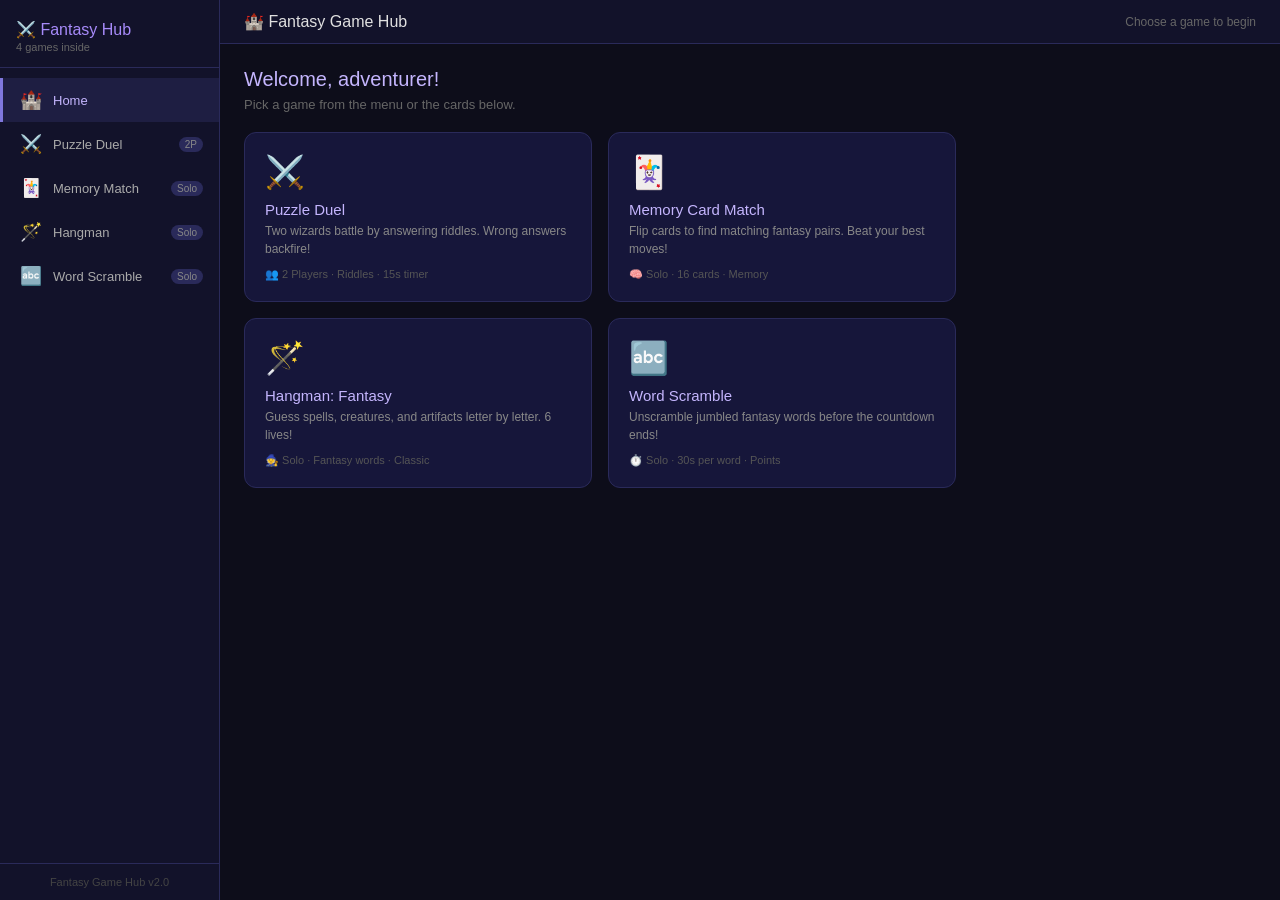
==== index.html @ 42443e0e "fixed deployment issues" ====
<!DOCTYPE html>
<html lang="en">
<head>
<meta charset="UTF-8">
<meta name="viewport" content="width=device-width, initial-scale=1.0">
<title>Fantasy Game Hub</title>
<style>
*{box-sizing:border-box;margin:0;padding:0}
body{font-family:sans-serif;background:#0d0d1a;color:#e0e0e0;min-height:100vh;display:flex}

/* SIDEBAR */
#sidebar{width:220px;min-height:100vh;background:#12122a;border-right:1px solid #2a2a5a;display:flex;flex-direction:column;position:fixed;top:0;left:0;z-index:10}
#sidebar-header{padding:20px 16px 14px;border-bottom:1px solid #2a2a5a}
#sidebar-header h1{font-size:16px;font-weight:500;color:#a78bfa}
#sidebar-header p{font-size:11px;color:#666;margin-top:2px}
#nav{flex:1;padding:10px 0}
.nav-item{display:flex;align-items:center;gap:10px;padding:11px 16px;cursor:pointer;border-left:3px solid transparent;transition:all 0.15s;font-size:13px;color:#aaa}
.nav-item:hover{background:#1a1a3a;color:#e0e0e0}
.nav-item.active{background:#1e1e42;border-left-color:#7F77DD;color:#c4b5fd}
.nav-icon{font-size:18px;width:24px;text-align:center}
.nav-label{flex:1}
.nav-badge{font-size:10px;background:#2a2a5a;color:#888;padding:2px 6px;border-radius:10px}
#sidebar-footer{padding:12px 16px;border-top:1px solid #2a2a5a;font-size:11px;color:#444;text-align:center}

/* MAIN */
#main{margin-left:220px;flex:1;min-height:100vh;display:flex;flex-direction:column}
#topbar{background:#12122a;border-bottom:1px solid #2a2a5a;padding:12px 24px;display:flex;align-items:center;gap:12px}
#topbar .game-title{font-size:16px;font-weight:500;color:#e0e0e0}
#topbar .game-desc{font-size:12px;color:#666;margin-left:auto}
#content{flex:1;padding:24px;max-width:760px;width:100%}

/* HOME */
.home-grid{display:grid;grid-template-columns:1fr 1fr;gap:16px;margin-top:8px}
.home-card{background:#16163a;border:1px solid #2a2a5a;border-radius:12px;padding:20px;cursor:pointer;transition:border-color 0.15s,background 0.15s}
.home-card:hover{background:#1e1e42;border-color:#534AB7}
.home-card-icon{font-size:32px;margin-bottom:10px}
.home-card-title{font-size:15px;font-weight:500;color:#c4b5fd;margin-bottom:4px}
.home-card-desc{font-size:12px;color:#888;line-height:1.5}
.home-card-meta{margin-top:10px;font-size:11px;color:#555}

/* SHARED GAME UI */
.g-screen{text-align:center;padding:24px 16px}
.g-screen h2{font-size:22px;font-weight:500;margin-bottom:8px;color:#e0e0e0}
.g-screen p{font-size:14px;color:#aaa;margin-bottom:20px;line-height:1.6}
input.g-input{background:#1a1a3a;border:1px solid #3a3a6a;border-radius:8px;padding:8px 12px;color:#e0e0e0;font-size:14px;width:140px;font-family:inherit}
button.g-btn{background:#534AB7;color:#fff;border:none;border-radius:8px;padding:10px 24px;font-size:14px;cursor:pointer;font-family:inherit;transition:background 0.15s}
button.g-btn:hover{background:#3C3489}
button.g-btn.sec{background:#1e1e42;border:1px solid #3a3a6a;color:#aaa}
button.g-btn.sec:hover{background:#2a2a5a;color:#e0e0e0}
.g-badge{display:inline-block;font-size:11px;padding:2px 8px;border-radius:8px;margin-bottom:10px}
.b-easy{background:#1a3a1a;color:#7dbb7d}
.b-medium{background:#3a2a0a;color:#f0a030}
.b-hard{background:#3a0a0a;color:#e07070}

/* ── PUZZLE DUEL ── */
.pd-arena{background:#16163a;border:1px solid #2a2a5a;border-radius:12px;padding:14px;margin-bottom:12px}
.pd-players{display:grid;grid-template-columns:1fr auto 1fr;gap:10px;align-items:center;margin-bottom:12px}
.pd-wiz{background:#0f0f2a;border:1px solid #3a3a6a;border-radius:10px;padding:10px;text-align:center}
.pd-wiz.active{border:2px solid #7F77DD}
.pd-wname{font-size:13px;font-weight:500;margin-bottom:5px}
.hp-bg{background:#0a0a1a;border-radius:8px;height:10px;overflow:hidden;margin-bottom:3px}
.hp-fill{height:100%;border-radius:8px;transition:width 0.4s}
.hp-txt{font-size:12px;font-weight:500}
.pd-log{background:#0f0f2a;border:1px solid #2a2a5a;border-radius:8px;padding:9px 12px;min-height:44px;font-size:12px;color:#aaa;text-align:center;font-style:italic;margin-bottom:0}
.pd-puzzle{background:#16163a;border:1px solid #2a2a5a;border-radius:12px;padding:14px;margin-bottom:12px}
.pd-trow{display:flex;align-items:center;gap:8px;margin-bottom:10px}
.pd-tbg{flex:1;background:#0a0a1a;border-radius:6px;height:5px;overflow:hidden}
.pd-tbar{height:100%;border-radius:6px;background:#7F77DD;transition:width 0.1s linear}
.pd-tnum{font-size:12px;color:#888;min-width:28px;text-align:right}
.pd-q{font-size:14px;font-weight:500;line-height:1.5;margin-bottom:12px;color:#e0e0e0}
.pd-opts{display:grid;grid-template-columns:1fr 1fr;gap:8px}
.pd-opt{background:#0f0f2a;border:1px solid #3a3a6a;border-radius:8px;padding:9px 11px;font-size:12px;cursor:pointer;text-align:left;color:#ddd;transition:background 0.12s;font-family:inherit}
.pd-opt:hover:not(:disabled){background:#1e1e42;border-color:#7F77DD}
.pd-opt.correct{background:#1a3a1a;border-color:#7dbb7d;color:#7dbb7d}
.pd-opt.wrong{background:#3a0a0a;border-color:#e07070;color:#e07070}
.pd-opt:disabled{cursor:default}

/* ── MEMORY MATCH ── */
.mm-info{display:flex;justify-content:space-between;align-items:center;margin-bottom:14px;font-size:13px;color:#aaa}
.mm-stat{background:#16163a;border:1px solid #2a2a5a;border-radius:8px;padding:6px 12px;font-size:13px}
.mm-grid{display:grid;gap:8px;margin-bottom:14px}
.mm-card{aspect-ratio:1;background:#16163a;border:1px solid #2a2a5a;border-radius:10px;display:flex;align-items:center;justify-content:center;font-size:28px;cursor:pointer;transition:transform 0.15s,background 0.15s;user-select:none}
.mm-card:hover:not(.flipped):not(.matched){background:#1e1e42;transform:scale(1.04)}
.mm-card.flipped,.mm-card.matched{background:#1e1e42;border-color:#534AB7}
.mm-card.matched{border-color:#1D9E75;background:#0a2a1a}
.mm-card.hidden{visibility:hidden}
.mm-card .front{display:none}.mm-card .back{display:block}
.mm-card.flipped .front,.mm-card.matched .front{display:block}
.mm-card.flipped .back,.mm-card.matched .back{display:none}

/* ── HANGMAN ── */
.hm-word{display:flex;gap:8px;justify-content:center;flex-wrap:wrap;margin-bottom:20px}
.hm-letter{width:32px;height:40px;border-bottom:2px solid #534AB7;display:flex;align-items:flex-end;justify-content:center;font-size:20px;font-weight:500;color:#c4b5fd;padding-bottom:2px}
.hm-gallows{margin:0 auto 20px;text-align:center;font-family:monospace;font-size:13px;color:#555;line-height:1.3;white-space:pre}
.hm-keys{display:flex;flex-wrap:wrap;gap:6px;justify-content:center;margin-bottom:16px}
.hm-key{width:36px;height:36px;background:#16163a;border:1px solid #2a2a5a;border-radius:8px;display:flex;align-items:center;justify-content:center;cursor:pointer;font-size:13px;font-weight:500;transition:background 0.12s;color:#ddd;font-family:inherit}
.hm-key:hover:not(:disabled){background:#1e1e42;border-color:#7F77DD}
.hm-key:disabled{opacity:0.3;cursor:default}
.hm-key.hit{background:#1a3a1a;border-color:#7dbb7d;color:#7dbb7d}
.hm-key.miss{background:#3a0a0a;border-color:#e07070;color:#e07070}
.hm-hint{font-size:13px;color:#888;text-align:center;margin-bottom:12px;font-style:italic}
.hm-lives{display:flex;gap:6px;justify-content:center;margin-bottom:16px}
.hm-heart{font-size:18px}

/* ── WORD SCRAMBLE ── */
.ws-word{font-size:32px;font-weight:500;letter-spacing:8px;text-align:center;color:#a78bfa;margin-bottom:8px;font-family:monospace}
.ws-hint{font-size:13px;color:#888;text-align:center;margin-bottom:20px;font-style:italic}
.ws-input-row{display:flex;gap:8px;justify-content:center;margin-bottom:12px}
.ws-input{background:#1a1a3a;border:1px solid #3a3a6a;border-radius:8px;padding:10px 14px;color:#e0e0e0;font-size:16px;width:220px;text-align:center;letter-spacing:3px;font-family:monospace}
.ws-score{display:flex;justify-content:space-between;margin-bottom:16px;font-size:13px;color:#aaa}
.ws-sval{color:#c4b5fd;font-weight:500}
.ws-timer{text-align:center;font-size:13px;color:#aaa;margin-bottom:16px}
.ws-tbar-bg{background:#1a1a3a;border-radius:6px;height:6px;overflow:hidden;margin-bottom:16px}
.ws-tbar{height:100%;border-radius:6px;background:#7F77DD;transition:width 0.1s linear}
.ws-result{font-size:14px;text-align:center;min-height:20px;margin-bottom:12px}
</style>
</head>
<body>

<!-- SIDEBAR -->
<div id="sidebar">
  <div id="sidebar-header">
    <h1>⚔️ Fantasy Hub</h1>
    <p>4 games inside</p>
  </div>
  <div id="nav">
    <div class="nav-item active" onclick="loadGame('home')" id="nav-home">
      <span class="nav-icon">🏰</span><span class="nav-label">Home</span>
    </div>
    <div class="nav-item" onclick="loadGame('duel')" id="nav-duel">
      <span class="nav-icon">⚔️</span><span class="nav-label">Puzzle Duel</span><span class="nav-badge">2P</span>
    </div>
    <div class="nav-item" onclick="loadGame('memory')" id="nav-memory">
      <span class="nav-icon">🃏</span><span class="nav-label">Memory Match</span><span class="nav-badge">Solo</span>
    </div>
    <div class="nav-item" onclick="loadGame('hangman')" id="nav-hangman">
      <span class="nav-icon">🪄</span><span class="nav-label">Hangman</span><span class="nav-badge">Solo</span>
    </div>
    <div class="nav-item" onclick="loadGame('scramble')" id="nav-scramble">
      <span class="nav-icon">🔤</span><span class="nav-label">Word Scramble</span><span class="nav-badge">Solo</span>
    </div>
  </div>
  <div id="sidebar-footer">Fantasy Game Hub v2.0</div>
</div>

<!-- MAIN -->
<div id="main">
  <div id="topbar">
    <span class="game-title" id="topbar-title">🏰 Fantasy Game Hub</span>
    <span class="game-desc" id="topbar-desc">Choose a game to begin</span>
  </div>
  <div id="content"></div>
</div>

<script>
// ═══════════════════════════════════════════
// ROUTER
// ═══════════════════════════════════════════
const GAMES={
  home:{title:"🏰 Fantasy Game Hub",desc:"Choose a game to begin"},
  duel:{title:"⚔️ Puzzle Duel",desc:"2-player riddle battle"},
  memory:{title:"🃏 Memory Card Match",desc:"Find all matching pairs"},
  hangman:{title:"🪄 Hangman: Fantasy Edition",desc:"Guess the fantasy word"},
  scramble:{title:"🔤 Fantasy Word Scramble",desc:"Unscramble before time runs out"},
};
let currentGame="home";

function loadGame(id){
  currentGame=id;
  document.querySelectorAll(".nav-item").forEach(n=>n.classList.remove("active"));
  document.getElementById("nav-"+id)?.classList.add("active");
  document.getElementById("topbar-title").textContent=GAMES[id].title;
  document.getElementById("topbar-desc").textContent=GAMES[id].desc;
  clearAllIntervals();
  const c=document.getElementById("content");
  c.innerHTML="";
  if(id==="home") renderHome();
  else if(id==="duel") initDuel();
  else if(id==="memory") initMemory();
  else if(id==="hangman") initHangman();
  else if(id==="scramble") initScramble();
}

const allIntervals=[];
function regInterval(id){allIntervals.push(id)}
function clearAllIntervals(){allIntervals.forEach(clearInterval);allIntervals.length=0}

// ═══════════════════════════════════════════
// HOME
// ═══════════════════════════════════════════
function renderHome(){
  document.getElementById("content").innerHTML=`
  <h2 style="font-size:20px;font-weight:500;margin-bottom:6px;color:#c4b5fd">Welcome, adventurer!</h2>
  <p style="font-size:13px;color:#666;margin-bottom:20px">Pick a game from the menu or the cards below.</p>
  <div class="home-grid">
    <div class="home-card" onclick="loadGame('duel')">
      <div class="home-card-icon">⚔️</div>
      <div class="home-card-title">Puzzle Duel</div>
      <div class="home-card-desc">Two wizards battle by answering riddles. Wrong answers backfire!</div>
      <div class="home-card-meta">👥 2 Players · Riddles · 15s timer</div>
    </div>
    <div class="home-card" onclick="loadGame('memory')">
      <div class="home-card-icon">🃏</div>
      <div class="home-card-title">Memory Card Match</div>
      <div class="home-card-desc">Flip cards to find matching fantasy pairs. Beat your best moves!</div>
      <div class="home-card-meta">🧠 Solo · 16 cards · Memory</div>
    </div>
    <div class="home-card" onclick="loadGame('hangman')">
      <div class="home-card-icon">🪄</div>
      <div class="home-card-title">Hangman: Fantasy</div>
      <div class="home-card-desc">Guess spells, creatures, and artifacts letter by letter. 6 lives!</div>
      <div class="home-card-meta">🧙 Solo · Fantasy words · Classic</div>
    </div>
    <div class="home-card" onclick="loadGame('scramble')">
      <div class="home-card-icon">🔤</div>
      <div class="home-card-title">Word Scramble</div>
      <div class="home-card-desc">Unscramble jumbled fantasy words before the countdown ends!</div>
      <div class="home-card-meta">⏱️ Solo · 30s per word · Points</div>
    </div>
  </div>`;
}

// ═══════════════════════════════════════════
// PUZZLE DUEL
// ═══════════════════════════════════════════
const PD_PUZZLES=[
  {q:"I have cities, but no houses. Mountains, but no trees. Water, but no fish. What am I?",opts:["A dream","A map","A painting","A mirror"],ans:1,diff:"easy",spell:"Arcane Bolt"},
  {q:"What can you catch but never throw?",opts:["A shadow","A ball","A cold","A wave"],ans:2,diff:"easy",spell:"Mind Shatter"},
  {q:"I speak without a mouth, hear without ears. I come alive with wind. What am I?",opts:["An echo","A ghost","A whistle","A kite"],ans:0,diff:"easy",spell:"Riddle Curse"},
  {q:"What comes once in a minute, twice in a moment, never in a thousand years?",opts:["Silence","Luck","The letter M","A second"],ans:2,diff:"easy",spell:"Arcane Bolt"},
  {q:"The more you take, the more you leave behind. What am I?",opts:["Memories","Footsteps","Time","Breath"],ans:1,diff:"easy",spell:"Shadow Step"},
  {q:"Next number: 2, 6, 12, 20, 30, ?",opts:["40","42","44","48"],ans:1,diff:"medium",spell:"Chaos Storm"},
  {q:"A farmer has 17 sheep. All but 9 die. How many are left?",opts:["8","9","17","0"],ans:1,diff:"medium",spell:"Soul Drain"},
  {q:"I am not alive, but I grow. No lungs, but I need air. What am I?",opts:["A cloud","Fire","A plant","A storm"],ans:1,diff:"medium",spell:"Inferno Hex"},
  {q:"What has hands but cannot clap?",opts:["A statue","A clock","A glove","A scarecrow"],ans:1,diff:"easy",spell:"Time Freeze"},
  {q:"Next number: 3, 9, 27, 81, ?",opts:["162","243","324","189"],ans:1,diff:"medium",spell:"Dragon Breath"},
  {q:"In a room of 23 people, approximate probability two share a birthday?",opts:["~10%","~25%","~50%","~75%"],ans:2,diff:"hard",spell:"Time Unravel"},
  {q:"Snail climbs 10m wall. Climbs 3m/day, slides 2m/night. Which day does it reach top?",opts:["Day 7","Day 8","Day 9","Day 10"],ans:1,diff:"hard",spell:"Ancient Riddle"},
  {q:"Missing number: 1, 1, 2, 3, 5, 8, 13, ?",opts:["18","19","20","21"],ans:3,diff:"hard",spell:"Eternal Frost"},
  {q:"What 3-digit number: digits sum=10, reversed is 99 more, hundreds=2×units?",opts:["253","341","142","451"],ans:2,diff:"hard",spell:"Oblivion Curse"},
];
let pd={};
function initDuel(){
  pd={screen:"start",p:[{name:"Wizard 1",hp:100},{name:"Wizard 2",hp:100}],turn:0,round:0,
    pool:[...PD_PUZZLES].sort(()=>Math.random()-0.5),qi:0,
    log:"The duel begins!",timer:15,answered:false,winner:null};
  renderDuel();
}
function pdPuzzle(){return pd.pool[pd.qi%pd.pool.length]}
function pdStartTimer(){
  clearAllIntervals();
  pd.timer=15;
  const iv=setInterval(()=>{
    pd.timer--;
    if(pd.timer<=0){clearInterval(iv);if(!pd.answered)pdTimeout();}
    const b=document.getElementById("pdtbar"),n=document.getElementById("pdtnum");
    if(b){b.style.width=(pd.timer/15*100)+"%";b.style.background=pd.timer>6?"#7F77DD":pd.timer>3?"#BA7517":"#E24B4A";}
    if(n)n.textContent=pd.timer+"s";
  },1000);
  regInterval(iv);
}
function pdTimeout(){
  pd.answered=true;
  const cur=pd.turn,dmg=10+Math.floor(Math.random()*6);
  pd.p[cur].hp=Math.max(0,pd.p[cur].hp-dmg);
  pd.log=`${pd.p[cur].name} ran out of time! Backfire: ${dmg} dmg!`;
  pdMarkOpts(-1);pdCheckWin();
}
function pdAnswer(idx){
  if(pd.answered)return;
  pd.answered=true;clearAllIntervals();
  const puz=pdPuzzle(),cur=pd.turn,opp=1-cur;
  if(idx===puz.ans){
    const dmg=20+Math.floor(Math.random()*16);
    pd.p[opp].hp=Math.max(0,pd.p[opp].hp-dmg);
    pd.log=`${pd.p[cur].name} casts ${puz.spell}! ${dmg} damage!`;
  } else {
    const dmg=10+Math.floor(Math.random()*6);
    pd.p[cur].hp=Math.max(0,pd.p[cur].hp-dmg);
    pd.log=`${pd.p[cur].name} answered wrong! Backfire: ${dmg} dmg!`;
  }
  pdMarkOpts(idx);pdCheckWin();
}
function pdMarkOpts(chosen){
  const puz=pdPuzzle();
  document.querySelectorAll(".pd-opt").forEach((b,i)=>{
    b.disabled=true;
    if(i===puz.ans)b.classList.add("correct");
    else if(i===chosen&&chosen!==puz.ans)b.classList.add("wrong");
  });
  pdUpdateHP();
  if(!pd.winner)setTimeout(pdNext,1800);
}
function pdCheckWin(){
  if(pd.p[0].hp<=0||pd.p[1].hp<=0){pd.winner=pd.p[0].hp<=0?1:0;pd.screen="end";setTimeout(renderDuel,1900);}
}
function pdNext(){
  pd.turn=1-pd.turn;pd.qi++;pd.round=Math.floor(pd.qi/2);pd.answered=false;
  pd.log=`${pd.p[pd.turn].name}'s turn!`;
  renderDuel();pdStartTimer();
}
function pdUpdateHP(){
  pd.p.forEach((p,i)=>{
    const b=document.getElementById("pdhp"+i),n=document.getElementById("pdhpn"+i);
    if(b)b.style.width=p.hp+"%";if(n)n.textContent=p.hp+" HP";
  });
}
function hpCol(hp){return hp>50?"#1D9E75":hp>25?"#f0a030":"#e07070"}
function renderDuel(){
  const c=document.getElementById("content");
  if(pd.screen==="start"){
    c.innerHTML=`<div class="g-screen">
      <div style="font-size:40px;margin-bottom:8px">🧙‍♂️⚔️🧙‍♀️</div>
      <h2>Puzzle Duel</h2>
      <p>Answer riddles to cast spells. Wrong answers backfire!<br>First wizard to 0 HP loses.</p>
      <div style="margin-bottom:16px">
        <div style="font-size:13px;color:#aaa;margin-bottom:10px">Enter wizard names:</div>
        <div style="display:flex;gap:8px;justify-content:center;flex-wrap:wrap">
          <input class="g-input" id="pdn1" value="Wizard 1">
          <input class="g-input" id="pdn2" value="Wizard 2">
        </div>
      </div>
      <button class="g-btn" onclick="pdStart()">Begin the Duel ⚔️</button>
    </div>`;return;
  }
  if(pd.screen==="end"){
    const w=pd.p[pd.winner],l=pd.p[1-pd.winner];
    c.innerHTML=`<div class="g-screen">
      <div style="font-size:40px;margin-bottom:8px">🏆</div>
      <h2>${w.name} wins!</h2>
      <p>${l.name} has been defeated.</p>
      <div style="background:#16163a;border:1px solid #2a2a5a;border-radius:10px;padding:14px;margin-bottom:20px;display:inline-block;min-width:200px">
        <div style="font-size:13px;margin-bottom:4px;color:#aaa">Rounds: ${pd.round+1}</div>
        <div style="font-size:13px;color:#7dbb7d;font-weight:500">${w.name}: ${w.hp} HP</div>
        <div style="font-size:13px;color:#e07070">${l.name}: 0 HP</div>
      </div><br>
      <button class="g-btn" onclick="initDuel()">Play Again</button>
      <button class="g-btn sec" style="margin-left:8px" onclick="loadGame('home')">Hub</button>
    </div>`;return;
  }
  const puz=pdPuzzle(),cur=pd.turn;
  c.innerHTML=`
  <div class="pd-arena">
    <div class="pd-players">
      <div class="pd-wiz${cur===0?" active":""}">
        <div class="pd-wname">${pd.p[0].name}${cur===0?" ✦":""}</div>
        <div class="hp-bg"><div id="pdhp0" class="hp-fill" style="width:${pd.p[0].hp}%;background:${hpCol(pd.p[0].hp)}"></div></div>
        <div id="pdhpn0" class="hp-txt" style="color:${hpCol(pd.p[0].hp)}">${pd.p[0].hp} HP</div>
      </div>
      <div style="font-size:18px;color:#555">VS</div>
      <div class="pd-wiz${cur===1?" active":""}">
        <div class="pd-wname">${cur===1?"✦ ":""}${pd.p[1].name}</div>
        <div class="hp-bg"><div id="pdhp1" class="hp-fill" style="width:${pd.p[1].hp}%;background:${hpCol(pd.p[1].hp)}"></div></div>
        <div id="pdhpn1" class="hp-txt" style="color:${hpCol(pd.p[1].hp)}">${pd.p[1].hp} HP</div>
      </div>
    </div>
    <div class="pd-log">${pd.log}</div>
  </div>
  <div class="pd-puzzle">
    <div style="font-size:11px;color:#666;margin-bottom:6px">${pd.p[cur].name}'s turn — round ${pd.round+1}</div>
    <div class="pd-trow"><div class="pd-tbg"><div id="pdtbar" class="pd-tbar"></div></div><div id="pdtnum" class="pd-tnum">15s</div></div>
    <span class="g-badge b-${puz.diff}">${puz.diff}</span>
    <div class="pd-q">${puz.q}</div>
    <div class="pd-opts">${puz.opts.map((o,i)=>`<button class="pd-opt" onclick="pdAnswer(${i})">${o}</button>`).join("")}</div>
  </div>`;
  pdStartTimer();
}
function pdStart(){
  pd.p[0].name=document.getElementById("pdn1").value.trim()||"Wizard 1";
  pd.p[1].name=document.getElementById("pdn2").value.trim()||"Wizard 2";
  pd.screen="game";pd.log=`The duel begins! ${pd.p[0].name} goes first.`;
  renderDuel();pdStartTimer();
}

// ═══════════════════════════════════════════
// MEMORY MATCH
// ═══════════════════════════════════════════
const MM_EMOJIS=["🐉","🧙","⚔️","🏰","🧝","🔮","🗡️","🦄","🧪","🛡️","🪄","💎","🌙","🔥","❄️","🌿"];
let mm={};
function initMemory(){
  const icons=MM_EMOJIS.slice(0,8);
  const cards=[...icons,...icons].sort(()=>Math.random()-0.5).map((ic,i)=>({id:i,icon:ic,flipped:false,matched:false}));
  mm={cards,flipped:[],matched:0,moves:0,locked:false,started:false,time:0,timerIv:null,best:mm.best||null};
  renderMemory();
}
function mmFlip(i){
  if(mm.locked||mm.cards[i].flipped||mm.cards[i].matched)return;
  if(!mm.started){mm.started=true;mmStartTimer();}
  mm.cards[i].flipped=true;mm.flipped.push(i);
  renderMemory();
  if(mm.flipped.length===2){
    mm.moves++;mm.locked=true;
    const [a,b]=mm.flipped;
    if(mm.cards[a].icon===mm.cards[b].icon){
      mm.cards[a].matched=mm.cards[b].matched=true;
      mm.matched+=2;mm.flipped=[];mm.locked=false;
      if(mm.matched===mm.cards.length){
        clearInterval(mm.timerIv);
        if(!mm.best||mm.moves<mm.best)mm.best=mm.moves;
        setTimeout(()=>{renderMemory(true);},400);
      } else renderMemory();
    } else {
      setTimeout(()=>{mm.cards[a].flipped=mm.cards[b].flipped=false;mm.flipped=[];mm.locked=false;renderMemory();},900);
    }
  }
}
function mmStartTimer(){
  mm.timerIv=setInterval(()=>{mm.time++;document.getElementById("mmtime")&&(document.getElementById("mmtime").textContent=mmFmtTime(mm.time));},1000);
  regInterval(mm.timerIv);
}
function mmFmtTime(s){return`${String(Math.floor(s/60)).padStart(2,"0")}:${String(s%60).padStart(2,"0")}`}
function renderMemory(won=false){
  const c=document.getElementById("content");
  const cols=4,size=Math.min(80,Math.floor((Math.min(window.innerWidth-260,680)-cols*8)/cols));
  if(won){
    c.innerHTML=`<div class="g-screen">
      <div style="font-size:40px;margin-bottom:8px">🎉</div>
      <h2>You matched them all!</h2>
      <p>Completed in <strong>${mm.moves} moves</strong> and <strong>${mmFmtTime(mm.time)}</strong>.<br>${mm.best?`Best: ${mm.best} moves`:""}</p>
      <button class="g-btn" onclick="initMemory()">Play Again</button>
      <button class="g-btn sec" style="margin-left:8px" onclick="loadGame('home')">Hub</button>
    </div>`;return;
  }
  c.innerHTML=`
  <div class="mm-info">
    <div class="mm-stat">Moves: <strong style="color:#c4b5fd">${mm.moves}</strong></div>
    <div class="mm-stat">Pairs: <strong style="color:#7dbb7d">${mm.matched/2}/8</strong></div>
    <div class="mm-stat">Time: <span id="mmtime">${mmFmtTime(mm.time)}</span></div>
    ${mm.best?`<div class="mm-stat">Best: <strong style="color:#f0a030">${mm.best} moves</strong></div>`:""}
  </div>
  <div class="mm-grid" style="grid-template-columns:repeat(4,${size}px);justify-content:start">
    ${mm.cards.map((card,i)=>`
    <div class="mm-card${card.flipped?" flipped":""}${card.matched?" matched":""}" onclick="mmFlip(${i})" style="width:${size}px;height:${size}px;font-size:${size*0.4}px">
      <span class="front">${card.icon}</span>
      <span class="back" style="font-size:${size*0.3}px;color:#3a3a6a">?</span>
    </div>`).join("")}
  </div>
  <button class="g-btn sec" onclick="initMemory()" style="margin-right:8px">Restart</button>
  <button class="g-btn sec" onclick="loadGame('home')">Hub</button>`;
}

// ═══════════════════════════════════════════
// HANGMAN
// ═══════════════════════════════════════════
const HM_WORDS=[
  {word:"DRAGON",hint:"A fire-breathing mythical creature"},
  {word:"SORCERER",hint:"A master of arcane magic"},
  {word:"DUNGEON",hint:"Underground labyrinth of dangers"},
  {word:"ENCHANTED",hint:"Under a magical spell"},
  {word:"GRIFFIN",hint:"Half eagle, half lion"},
  {word:"BASILISK",hint:"Its gaze turns you to stone"},
  {word:"CAULDRON",hint:"A witch's bubbling pot"},
  {word:"PHANTOM",hint:"A ghostly apparition"},
  {word:"LABYRINTH",hint:"A maze with no easy exit"},
  {word:"WARLOCK",hint:"A male practitioner of dark magic"},
  {word:"PHOENIX",hint:"A bird reborn from ashes"},
  {word:"ALCHEMY",hint:"Turning metal into gold"},
  {word:"GOBLIN",hint:"A mischievous small creature"},
  {word:"UNICORN",hint:"A magical horned horse"},
  {word:"NECROMANCER",hint:"One who raises the dead"},
  {word:"ORACLE",hint:"A prophet who sees the future"},
];
const HM_STAGES=[
`
  -----
  |   |
      |
      |
      |
      |
=========`,`
  -----
  |   |
  O   |
      |
      |
      |
=========`,`
  -----
  |   |
  O   |
  |   |
      |
      |
=========`,`
  -----
  |   |
  O   |
 /|   |
      |
      |
=========`,`
  -----
  |   |
  O   |
 /|\\  |
      |
      |
=========`,`
  -----
  |   |
  O   |
 /|\\  |
 /    |
      |
=========`,`
  -----
  |   |
  O   |
 /|\\  |
 / \\  |
      |
=========`];
let hm={};
function initHangman(){
  const entry=HM_WORDS[Math.floor(Math.random()*HM_WORDS.length)];
  hm={word:entry.word,hint:entry.hint,guessed:new Set(),lives:6,won:false,lost:false};
  renderHangman();
}
function hmGuess(l){
  if(hm.won||hm.lost||hm.guessed.has(l))return;
  hm.guessed.add(l);
  if(!hm.word.includes(l))hm.lives--;
  const revealed=hm.word.split("").every(c=>hm.guessed.has(c));
  if(revealed)hm.won=true;
  if(hm.lives===0)hm.lost=true;
  renderHangman();
}
function renderHangman(){
  const c=document.getElementById("content");
  if(hm.won||hm.lost){
    c.innerHTML=`<div class="g-screen">
      <div style="font-size:40px;margin-bottom:8px">${hm.won?"🎉":"💀"}</div>
      <h2>${hm.won?"Spell broken!":"You perished!"}</h2>
      <p>${hm.won?`You guessed <strong style="color:#c4b5fd">${hm.word}</strong> correctly!`:`The word was <strong style="color:#e07070">${hm.word}</strong>.`}</p>
      <button class="g-btn" onclick="initHangman()">Next Word</button>
      <button class="g-btn sec" style="margin-left:8px" onclick="loadGame('home')">Hub</button>
    </div>`;return;
  }
  const letters="ABCDEFGHIJKLMNOPQRSTUVWXYZ".split("");
  c.innerHTML=`
  <div class="hm-gallows">${HM_STAGES[6-hm.lives]}</div>
  <div class="hm-lives">${Array(hm.lives).fill("❤️").concat(Array(6-hm.lives).fill("🖤")).join("")}</div>
  <div class="hm-word">${hm.word.split("").map(l=>`<div class="hm-letter">${hm.guessed.has(l)?l:""}</div>`).join("")}</div>
  <div class="hm-hint">Hint: ${hm.hint}</div>
  <div class="hm-keys">${letters.map(l=>{
    const guessed=hm.guessed.has(l);
    const hit=guessed&&hm.word.includes(l);
    const miss=guessed&&!hm.word.includes(l);
    return`<button class="hm-key${hit?" hit":""}${miss?" miss":""}" onclick="hmGuess('${l}')" ${guessed?"disabled":""}>${l}</button>`;
  }).join("")}</div>
  <button class="g-btn sec" onclick="initHangman()" style="margin-right:8px">New Word</button>
  <button class="g-btn sec" onclick="loadGame('home')">Hub</button>`;
}

// ═══════════════════════════════════════════
// WORD SCRAMBLE
// ═══════════════════════════════════════════
const WS_WORDS=[
  {word:"DRAGON",hint:"Fire-breathing beast"},
  {word:"WIZARD",hint:"Master of spells"},
  {word:"CASTLE",hint:"A fortified stronghold"},
  {word:"GOBLIN",hint:"Mischievous small creature"},
  {word:"POTION",hint:"A magical brew"},
  {word:"SHIELD",hint:"Protects in battle"},
  {word:"RUNE",hint:"A magical symbol"},
  {word:"AMULET",hint:"A protective charm"},
  {word:"VORTEX",hint:"A swirling magical portal"},
  {word:"SPHINX",hint:"Riddle-posing mythical beast"},
  {word:"TROLL",hint:"Lives under bridges"},
  {word:"ELIXIR",hint:"A powerful healing liquid"},
  {word:"MINOTAUR",hint:"Half man, half bull"},
  {word:"ENCHANT",hint:"To cast a spell on something"},
  {word:"BASILISK",hint:"Its gaze is lethal"},
  {word:"PEGASUS",hint:"A winged horse"},
  {word:"GRIMOIRE",hint:"A book of spells"},
  {word:"CYCLOPS",hint:"One-eyed giant"},
];
let ws={};
function shuffle(w){return w.split("").sort(()=>Math.random()-0.5).join("")}
function initScramble(){
  ws={pool:[...WS_WORDS].sort(()=>Math.random()-0.5),qi:0,score:0,streak:0,timer:30,iv:null,input:"",result:"",answered:false};
  wsLoad();
}
function wsLoad(){
  clearAllIntervals();
  const entry=ws.pool[ws.qi%ws.pool.length];
  let scrambled=shuffle(entry.word);
  while(scrambled===entry.word)scrambled=shuffle(entry.word);
  ws.current={...entry,scrambled};
  ws.timer=30;ws.answered=false;ws.input="";ws.result="";
  renderScramble();
  const iv=setInterval(()=>{
    ws.timer--;
    const b=document.getElementById("wstbar"),n=document.getElementById("wstime");
    if(b)b.style.width=(ws.timer/30*100)+"%";
    if(n)n.textContent=ws.timer+"s";
    if(ws.timer<=0){clearInterval(iv);if(!ws.answered)wsTimeout();}
  },1000);
  regInterval(iv);
}
function wsTimeout(){
  ws.answered=true;ws.streak=0;
  ws.result=`<span style="color:#e07070">Time's up! The word was <strong>${ws.current.word}</strong>.</span>`;
  renderScramble();setTimeout(wsNext,2000);
}
function wsCheck(){
  if(ws.answered)return;
  const val=(document.getElementById("wsinput")?.value||"").toUpperCase().trim();
  if(!val)return;
  if(val===ws.current.word){
    ws.answered=true;
    const pts=10+Math.floor(ws.timer/3)+ws.streak*5;
    ws.score+=pts;ws.streak++;
    ws.result=`<span style="color:#7dbb7d">Correct! +${pts} points (streak: ${ws.streak})</span>`;
    renderScramble();setTimeout(wsNext,1500);
  } else {
    ws.result=`<span style="color:#e07070">Not quite... try again!</span>`;
    const inp=document.getElementById("wsinput");
    if(inp){inp.value="";inp.focus();}
    document.getElementById("wsresult").innerHTML=ws.result;
  }
}
function wsNext(){ws.qi++;wsLoad();}
function wsSkip(){ws.answered=true;ws.streak=0;ws.result=`<span style="color:#aaa">Skipped. The word was <strong>${ws.current.word}</strong>.</span>`;renderScramble();setTimeout(wsNext,1500);}
function renderScramble(){
  const c=document.getElementById("content");
  c.innerHTML=`
  <div class="ws-score">
    <div>Score: <span class="ws-sval">${ws.score}</span></div>
    <div>Streak: <span class="ws-sval">${ws.streak} 🔥</span></div>
    <div>Word: <span class="ws-sval">${ws.qi+1}</span></div>
  </div>
  <div class="ws-tbar-bg"><div id="wstbar" class="ws-tbar" style="width:${ws.timer/30*100}%"></div></div>
  <div class="ws-timer">Time left: <span id="wstime">${ws.timer}s</span></div>
  <div class="ws-word">${ws.current.scrambled}</div>
  <div class="ws-hint">${ws.current.hint}</div>
  <div class="ws-input-row">
    <input id="wsinput" class="ws-input" placeholder="Your answer" value="${ws.input}" oninput="ws.input=this.value" onkeydown="if(event.key==='Enter')wsCheck()" ${ws.answered?"disabled":""} autocomplete="off" autocorrect="off" spellcheck="false">
  </div>
  <div id="wsresult" class="ws-result">${ws.result}</div>
  <div style="display:flex;gap:8px;justify-content:center">
    <button class="g-btn" onclick="wsCheck()" ${ws.answered?"disabled":""}>Submit</button>
    <button class="g-btn sec" onclick="wsSkip()" ${ws.answered?"disabled":""}>Skip</button>
    <button class="g-btn sec" onclick="initScramble()">Restart</button>
  </div>`;
  if(!ws.answered)document.getElementById("wsinput")?.focus();
}

// INIT
loadGame("home");
</script>
</body>
</html>
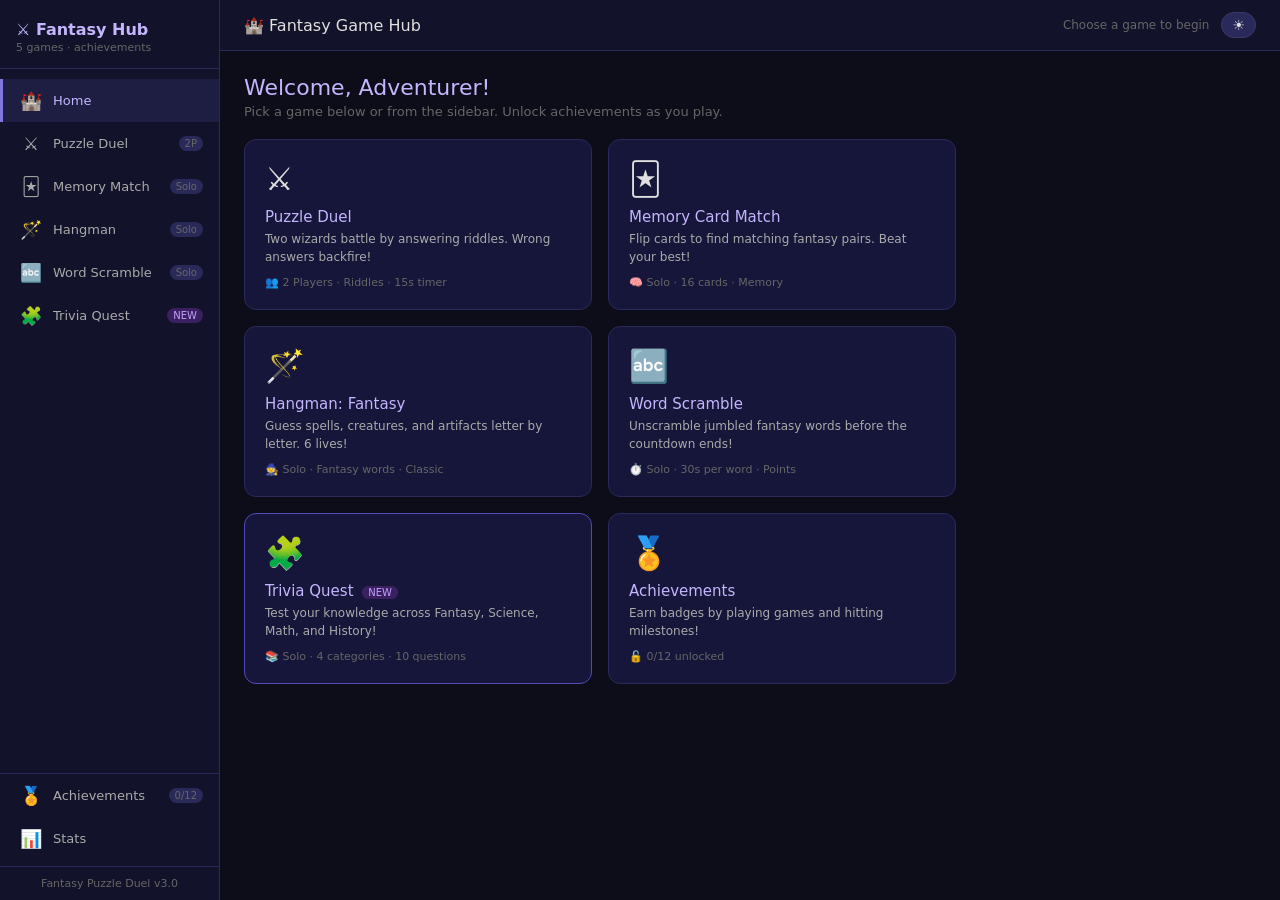
==== commit d116efe6: "added fantasy puzzle duel project" ====
--- a/index.html
+++ b/index.html
@@ -3,125 +3,16 @@
 <head>
 <meta charset="UTF-8">
 <meta name="viewport" content="width=device-width, initial-scale=1.0">
-<title>Fantasy Game Hub</title>
-<style>
-*{box-sizing:border-box;margin:0;padding:0}
-body{font-family:sans-serif;background:#0d0d1a;color:#e0e0e0;min-height:100vh;display:flex}
-
-/* SIDEBAR */
-#sidebar{width:220px;min-height:100vh;background:#12122a;border-right:1px solid #2a2a5a;display:flex;flex-direction:column;position:fixed;top:0;left:0;z-index:10}
-#sidebar-header{padding:20px 16px 14px;border-bottom:1px solid #2a2a5a}
-#sidebar-header h1{font-size:16px;font-weight:500;color:#a78bfa}
-#sidebar-header p{font-size:11px;color:#666;margin-top:2px}
-#nav{flex:1;padding:10px 0}
-.nav-item{display:flex;align-items:center;gap:10px;padding:11px 16px;cursor:pointer;border-left:3px solid transparent;transition:all 0.15s;font-size:13px;color:#aaa}
-.nav-item:hover{background:#1a1a3a;color:#e0e0e0}
-.nav-item.active{background:#1e1e42;border-left-color:#7F77DD;color:#c4b5fd}
-.nav-icon{font-size:18px;width:24px;text-align:center}
-.nav-label{flex:1}
-.nav-badge{font-size:10px;background:#2a2a5a;color:#888;padding:2px 6px;border-radius:10px}
-#sidebar-footer{padding:12px 16px;border-top:1px solid #2a2a5a;font-size:11px;color:#444;text-align:center}
-
-/* MAIN */
-#main{margin-left:220px;flex:1;min-height:100vh;display:flex;flex-direction:column}
-#topbar{background:#12122a;border-bottom:1px solid #2a2a5a;padding:12px 24px;display:flex;align-items:center;gap:12px}
-#topbar .game-title{font-size:16px;font-weight:500;color:#e0e0e0}
-#topbar .game-desc{font-size:12px;color:#666;margin-left:auto}
-#content{flex:1;padding:24px;max-width:760px;width:100%}
-
-/* HOME */
-.home-grid{display:grid;grid-template-columns:1fr 1fr;gap:16px;margin-top:8px}
-.home-card{background:#16163a;border:1px solid #2a2a5a;border-radius:12px;padding:20px;cursor:pointer;transition:border-color 0.15s,background 0.15s}
-.home-card:hover{background:#1e1e42;border-color:#534AB7}
-.home-card-icon{font-size:32px;margin-bottom:10px}
-.home-card-title{font-size:15px;font-weight:500;color:#c4b5fd;margin-bottom:4px}
-.home-card-desc{font-size:12px;color:#888;line-height:1.5}
-.home-card-meta{margin-top:10px;font-size:11px;color:#555}
-
-/* SHARED GAME UI */
-.g-screen{text-align:center;padding:24px 16px}
-.g-screen h2{font-size:22px;font-weight:500;margin-bottom:8px;color:#e0e0e0}
-.g-screen p{font-size:14px;color:#aaa;margin-bottom:20px;line-height:1.6}
-input.g-input{background:#1a1a3a;border:1px solid #3a3a6a;border-radius:8px;padding:8px 12px;color:#e0e0e0;font-size:14px;width:140px;font-family:inherit}
-button.g-btn{background:#534AB7;color:#fff;border:none;border-radius:8px;padding:10px 24px;font-size:14px;cursor:pointer;font-family:inherit;transition:background 0.15s}
-button.g-btn:hover{background:#3C3489}
-button.g-btn.sec{background:#1e1e42;border:1px solid #3a3a6a;color:#aaa}
-button.g-btn.sec:hover{background:#2a2a5a;color:#e0e0e0}
-.g-badge{display:inline-block;font-size:11px;padding:2px 8px;border-radius:8px;margin-bottom:10px}
-.b-easy{background:#1a3a1a;color:#7dbb7d}
-.b-medium{background:#3a2a0a;color:#f0a030}
-.b-hard{background:#3a0a0a;color:#e07070}
-
-/* ── PUZZLE DUEL ── */
-.pd-arena{background:#16163a;border:1px solid #2a2a5a;border-radius:12px;padding:14px;margin-bottom:12px}
-.pd-players{display:grid;grid-template-columns:1fr auto 1fr;gap:10px;align-items:center;margin-bottom:12px}
-.pd-wiz{background:#0f0f2a;border:1px solid #3a3a6a;border-radius:10px;padding:10px;text-align:center}
-.pd-wiz.active{border:2px solid #7F77DD}
-.pd-wname{font-size:13px;font-weight:500;margin-bottom:5px}
-.hp-bg{background:#0a0a1a;border-radius:8px;height:10px;overflow:hidden;margin-bottom:3px}
-.hp-fill{height:100%;border-radius:8px;transition:width 0.4s}
-.hp-txt{font-size:12px;font-weight:500}
-.pd-log{background:#0f0f2a;border:1px solid #2a2a5a;border-radius:8px;padding:9px 12px;min-height:44px;font-size:12px;color:#aaa;text-align:center;font-style:italic;margin-bottom:0}
-.pd-puzzle{background:#16163a;border:1px solid #2a2a5a;border-radius:12px;padding:14px;margin-bottom:12px}
-.pd-trow{display:flex;align-items:center;gap:8px;margin-bottom:10px}
-.pd-tbg{flex:1;background:#0a0a1a;border-radius:6px;height:5px;overflow:hidden}
-.pd-tbar{height:100%;border-radius:6px;background:#7F77DD;transition:width 0.1s linear}
-.pd-tnum{font-size:12px;color:#888;min-width:28px;text-align:right}
-.pd-q{font-size:14px;font-weight:500;line-height:1.5;margin-bottom:12px;color:#e0e0e0}
-.pd-opts{display:grid;grid-template-columns:1fr 1fr;gap:8px}
-.pd-opt{background:#0f0f2a;border:1px solid #3a3a6a;border-radius:8px;padding:9px 11px;font-size:12px;cursor:pointer;text-align:left;color:#ddd;transition:background 0.12s;font-family:inherit}
-.pd-opt:hover:not(:disabled){background:#1e1e42;border-color:#7F77DD}
-.pd-opt.correct{background:#1a3a1a;border-color:#7dbb7d;color:#7dbb7d}
-.pd-opt.wrong{background:#3a0a0a;border-color:#e07070;color:#e07070}
-.pd-opt:disabled{cursor:default}
-
-/* ── MEMORY MATCH ── */
-.mm-info{display:flex;justify-content:space-between;align-items:center;margin-bottom:14px;font-size:13px;color:#aaa}
-.mm-stat{background:#16163a;border:1px solid #2a2a5a;border-radius:8px;padding:6px 12px;font-size:13px}
-.mm-grid{display:grid;gap:8px;margin-bottom:14px}
-.mm-card{aspect-ratio:1;background:#16163a;border:1px solid #2a2a5a;border-radius:10px;display:flex;align-items:center;justify-content:center;font-size:28px;cursor:pointer;transition:transform 0.15s,background 0.15s;user-select:none}
-.mm-card:hover:not(.flipped):not(.matched){background:#1e1e42;transform:scale(1.04)}
-.mm-card.flipped,.mm-card.matched{background:#1e1e42;border-color:#534AB7}
-.mm-card.matched{border-color:#1D9E75;background:#0a2a1a}
-.mm-card.hidden{visibility:hidden}
-.mm-card .front{display:none}.mm-card .back{display:block}
-.mm-card.flipped .front,.mm-card.matched .front{display:block}
-.mm-card.flipped .back,.mm-card.matched .back{display:none}
-
-/* ── HANGMAN ── */
-.hm-word{display:flex;gap:8px;justify-content:center;flex-wrap:wrap;margin-bottom:20px}
-.hm-letter{width:32px;height:40px;border-bottom:2px solid #534AB7;display:flex;align-items:flex-end;justify-content:center;font-size:20px;font-weight:500;color:#c4b5fd;padding-bottom:2px}
-.hm-gallows{margin:0 auto 20px;text-align:center;font-family:monospace;font-size:13px;color:#555;line-height:1.3;white-space:pre}
-.hm-keys{display:flex;flex-wrap:wrap;gap:6px;justify-content:center;margin-bottom:16px}
-.hm-key{width:36px;height:36px;background:#16163a;border:1px solid #2a2a5a;border-radius:8px;display:flex;align-items:center;justify-content:center;cursor:pointer;font-size:13px;font-weight:500;transition:background 0.12s;color:#ddd;font-family:inherit}
-.hm-key:hover:not(:disabled){background:#1e1e42;border-color:#7F77DD}
-.hm-key:disabled{opacity:0.3;cursor:default}
-.hm-key.hit{background:#1a3a1a;border-color:#7dbb7d;color:#7dbb7d}
-.hm-key.miss{background:#3a0a0a;border-color:#e07070;color:#e07070}
-.hm-hint{font-size:13px;color:#888;text-align:center;margin-bottom:12px;font-style:italic}
-.hm-lives{display:flex;gap:6px;justify-content:center;margin-bottom:16px}
-.hm-heart{font-size:18px}
-
-/* ── WORD SCRAMBLE ── */
-.ws-word{font-size:32px;font-weight:500;letter-spacing:8px;text-align:center;color:#a78bfa;margin-bottom:8px;font-family:monospace}
-.ws-hint{font-size:13px;color:#888;text-align:center;margin-bottom:20px;font-style:italic}
-.ws-input-row{display:flex;gap:8px;justify-content:center;margin-bottom:12px}
-.ws-input{background:#1a1a3a;border:1px solid #3a3a6a;border-radius:8px;padding:10px 14px;color:#e0e0e0;font-size:16px;width:220px;text-align:center;letter-spacing:3px;font-family:monospace}
-.ws-score{display:flex;justify-content:space-between;margin-bottom:16px;font-size:13px;color:#aaa}
-.ws-sval{color:#c4b5fd;font-weight:500}
-.ws-timer{text-align:center;font-size:13px;color:#aaa;margin-bottom:16px}
-.ws-tbar-bg{background:#1a1a3a;border-radius:6px;height:6px;overflow:hidden;margin-bottom:16px}
-.ws-tbar{height:100%;border-radius:6px;background:#7F77DD;transition:width 0.1s linear}
-.ws-result{font-size:14px;text-align:center;min-height:20px;margin-bottom:12px}
-</style>
+<title>Fantasy Puzzle Duel</title>
+<link rel="stylesheet" href="css/style.css">
 </head>
-<body>
+<body class="theme-dark">
 
 <!-- SIDEBAR -->
 <div id="sidebar">
   <div id="sidebar-header">
     <h1>⚔️ Fantasy Hub</h1>
-    <p>4 games inside</p>
+    <p>5 games · achievements</p>
   </div>
   <div id="nav">
     <div class="nav-item active" onclick="loadGame('home')" id="nav-home">
@@ -139,516 +30,45 @@
     <div class="nav-item" onclick="loadGame('scramble')" id="nav-scramble">
       <span class="nav-icon">🔤</span><span class="nav-label">Word Scramble</span><span class="nav-badge">Solo</span>
     </div>
+    <div class="nav-item" onclick="loadGame('trivia')" id="nav-trivia">
+      <span class="nav-icon">🧩</span><span class="nav-label">Trivia Quest</span><span class="nav-badge new-badge">NEW</span>
+    </div>
   </div>
-  <div id="sidebar-footer">Fantasy Game Hub v2.0</div>
+  <div id="sidebar-bottom">
+    <div class="nav-item" onclick="loadGame('achievements')" id="nav-achievements">
+      <span class="nav-icon">🏅</span><span class="nav-label">Achievements</span><span id="ach-count" class="nav-badge"></span>
+    </div>
+    <div class="nav-item" onclick="loadGame('stats')" id="nav-stats">
+      <span class="nav-icon">📊</span><span class="nav-label">Stats</span>
+    </div>
+  </div>
+  <div id="sidebar-footer">Fantasy Puzzle Duel v3.0</div>
 </div>
 
 <!-- MAIN -->
 <div id="main">
   <div id="topbar">
     <span class="game-title" id="topbar-title">🏰 Fantasy Game Hub</span>
-    <span class="game-desc" id="topbar-desc">Choose a game to begin</span>
+    <div style="margin-left:auto;display:flex;align-items:center;gap:12px">
+      <span class="game-desc" id="topbar-desc">Choose a game to begin</span>
+      <button class="theme-toggle" onclick="toggleTheme()" id="theme-btn">☀️</button>
+    </div>
   </div>
   <div id="content"></div>
 </div>
 
-<script>
-// ═══════════════════════════════════════════
-// ROUTER
-// ═══════════════════════════════════════════
-const GAMES={
-  home:{title:"🏰 Fantasy Game Hub",desc:"Choose a game to begin"},
-  duel:{title:"⚔️ Puzzle Duel",desc:"2-player riddle battle"},
-  memory:{title:"🃏 Memory Card Match",desc:"Find all matching pairs"},
-  hangman:{title:"🪄 Hangman: Fantasy Edition",desc:"Guess the fantasy word"},
-  scramble:{title:"🔤 Fantasy Word Scramble",desc:"Unscramble before time runs out"},
-};
-let currentGame="home";
+<!-- Achievement toast notification -->
+<div id="ach-toast" class="ach-toast hidden"></div>
 
-function loadGame(id){
-  currentGame=id;
-  document.querySelectorAll(".nav-item").forEach(n=>n.classList.remove("active"));
-  document.getElementById("nav-"+id)?.classList.add("active");
-  document.getElementById("topbar-title").textContent=GAMES[id].title;
-  document.getElementById("topbar-desc").textContent=GAMES[id].desc;
-  clearAllIntervals();
-  const c=document.getElementById("content");
-  c.innerHTML="";
-  if(id==="home") renderHome();
-  else if(id==="duel") initDuel();
-  else if(id==="memory") initMemory();
-  else if(id==="hangman") initHangman();
-  else if(id==="scramble") initScramble();
-}
-
-const allIntervals=[];
-function regInterval(id){allIntervals.push(id)}
-function clearAllIntervals(){allIntervals.forEach(clearInterval);allIntervals.length=0}
-
-// ═══════════════════════════════════════════
-// HOME
-// ═══════════════════════════════════════════
-function renderHome(){
-  document.getElementById("content").innerHTML=`
-  <h2 style="font-size:20px;font-weight:500;margin-bottom:6px;color:#c4b5fd">Welcome, adventurer!</h2>
-  <p style="font-size:13px;color:#666;margin-bottom:20px">Pick a game from the menu or the cards below.</p>
-  <div class="home-grid">
-    <div class="home-card" onclick="loadGame('duel')">
-      <div class="home-card-icon">⚔️</div>
-      <div class="home-card-title">Puzzle Duel</div>
-      <div class="home-card-desc">Two wizards battle by answering riddles. Wrong answers backfire!</div>
-      <div class="home-card-meta">👥 2 Players · Riddles · 15s timer</div>
-    </div>
-    <div class="home-card" onclick="loadGame('memory')">
-      <div class="home-card-icon">🃏</div>
-      <div class="home-card-title">Memory Card Match</div>
-      <div class="home-card-desc">Flip cards to find matching fantasy pairs. Beat your best moves!</div>
-      <div class="home-card-meta">🧠 Solo · 16 cards · Memory</div>
-    </div>
-    <div class="home-card" onclick="loadGame('hangman')">
-      <div class="home-card-icon">🪄</div>
-      <div class="home-card-title">Hangman: Fantasy</div>
-      <div class="home-card-desc">Guess spells, creatures, and artifacts letter by letter. 6 lives!</div>
-      <div class="home-card-meta">🧙 Solo · Fantasy words · Classic</div>
-    </div>
-    <div class="home-card" onclick="loadGame('scramble')">
-      <div class="home-card-icon">🔤</div>
-      <div class="home-card-title">Word Scramble</div>
-      <div class="home-card-desc">Unscramble jumbled fantasy words before the countdown ends!</div>
-      <div class="home-card-meta">⏱️ Solo · 30s per word · Points</div>
-    </div>
-  </div>`;
-}
-
-// ═══════════════════════════════════════════
-// PUZZLE DUEL
-// ═══════════════════════════════════════════
-const PD_PUZZLES=[
-  {q:"I have cities, but no houses. Mountains, but no trees. Water, but no fish. What am I?",opts:["A dream","A map","A painting","A mirror"],ans:1,diff:"easy",spell:"Arcane Bolt"},
-  {q:"What can you catch but never throw?",opts:["A shadow","A ball","A cold","A wave"],ans:2,diff:"easy",spell:"Mind Shatter"},
-  {q:"I speak without a mouth, hear without ears. I come alive with wind. What am I?",opts:["An echo","A ghost","A whistle","A kite"],ans:0,diff:"easy",spell:"Riddle Curse"},
-  {q:"What comes once in a minute, twice in a moment, never in a thousand years?",opts:["Silence","Luck","The letter M","A second"],ans:2,diff:"easy",spell:"Arcane Bolt"},
-  {q:"The more you take, the more you leave behind. What am I?",opts:["Memories","Footsteps","Time","Breath"],ans:1,diff:"easy",spell:"Shadow Step"},
-  {q:"Next number: 2, 6, 12, 20, 30, ?",opts:["40","42","44","48"],ans:1,diff:"medium",spell:"Chaos Storm"},
-  {q:"A farmer has 17 sheep. All but 9 die. How many are left?",opts:["8","9","17","0"],ans:1,diff:"medium",spell:"Soul Drain"},
-  {q:"I am not alive, but I grow. No lungs, but I need air. What am I?",opts:["A cloud","Fire","A plant","A storm"],ans:1,diff:"medium",spell:"Inferno Hex"},
-  {q:"What has hands but cannot clap?",opts:["A statue","A clock","A glove","A scarecrow"],ans:1,diff:"easy",spell:"Time Freeze"},
-  {q:"Next number: 3, 9, 27, 81, ?",opts:["162","243","324","189"],ans:1,diff:"medium",spell:"Dragon Breath"},
-  {q:"In a room of 23 people, approximate probability two share a birthday?",opts:["~10%","~25%","~50%","~75%"],ans:2,diff:"hard",spell:"Time Unravel"},
-  {q:"Snail climbs 10m wall. Climbs 3m/day, slides 2m/night. Which day does it reach top?",opts:["Day 7","Day 8","Day 9","Day 10"],ans:1,diff:"hard",spell:"Ancient Riddle"},
-  {q:"Missing number: 1, 1, 2, 3, 5, 8, 13, ?",opts:["18","19","20","21"],ans:3,diff:"hard",spell:"Eternal Frost"},
-  {q:"What 3-digit number: digits sum=10, reversed is 99 more, hundreds=2×units?",opts:["253","341","142","451"],ans:2,diff:"hard",spell:"Oblivion Curse"},
-];
-let pd={};
-function initDuel(){
-  pd={screen:"start",p:[{name:"Wizard 1",hp:100},{name:"Wizard 2",hp:100}],turn:0,round:0,
-    pool:[...PD_PUZZLES].sort(()=>Math.random()-0.5),qi:0,
-    log:"The duel begins!",timer:15,answered:false,winner:null};
-  renderDuel();
-}
-function pdPuzzle(){return pd.pool[pd.qi%pd.pool.length]}
-function pdStartTimer(){
-  clearAllIntervals();
-  pd.timer=15;
-  const iv=setInterval(()=>{
-    pd.timer--;
-    if(pd.timer<=0){clearInterval(iv);if(!pd.answered)pdTimeout();}
-    const b=document.getElementById("pdtbar"),n=document.getElementById("pdtnum");
-    if(b){b.style.width=(pd.timer/15*100)+"%";b.style.background=pd.timer>6?"#7F77DD":pd.timer>3?"#BA7517":"#E24B4A";}
-    if(n)n.textContent=pd.timer+"s";
-  },1000);
-  regInterval(iv);
-}
-function pdTimeout(){
-  pd.answered=true;
-  const cur=pd.turn,dmg=10+Math.floor(Math.random()*6);
-  pd.p[cur].hp=Math.max(0,pd.p[cur].hp-dmg);
-  pd.log=`${pd.p[cur].name} ran out of time! Backfire: ${dmg} dmg!`;
-  pdMarkOpts(-1);pdCheckWin();
-}
-function pdAnswer(idx){
-  if(pd.answered)return;
-  pd.answered=true;clearAllIntervals();
-  const puz=pdPuzzle(),cur=pd.turn,opp=1-cur;
-  if(idx===puz.ans){
-    const dmg=20+Math.floor(Math.random()*16);
-    pd.p[opp].hp=Math.max(0,pd.p[opp].hp-dmg);
-    pd.log=`${pd.p[cur].name} casts ${puz.spell}! ${dmg} damage!`;
-  } else {
-    const dmg=10+Math.floor(Math.random()*6);
-    pd.p[cur].hp=Math.max(0,pd.p[cur].hp-dmg);
-    pd.log=`${pd.p[cur].name} answered wrong! Backfire: ${dmg} dmg!`;
-  }
-  pdMarkOpts(idx);pdCheckWin();
-}
-function pdMarkOpts(chosen){
-  const puz=pdPuzzle();
-  document.querySelectorAll(".pd-opt").forEach((b,i)=>{
-    b.disabled=true;
-    if(i===puz.ans)b.classList.add("correct");
-    else if(i===chosen&&chosen!==puz.ans)b.classList.add("wrong");
-  });
-  pdUpdateHP();
-  if(!pd.winner)setTimeout(pdNext,1800);
-}
-function pdCheckWin(){
-  if(pd.p[0].hp<=0||pd.p[1].hp<=0){pd.winner=pd.p[0].hp<=0?1:0;pd.screen="end";setTimeout(renderDuel,1900);}
-}
-function pdNext(){
-  pd.turn=1-pd.turn;pd.qi++;pd.round=Math.floor(pd.qi/2);pd.answered=false;
-  pd.log=`${pd.p[pd.turn].name}'s turn!`;
-  renderDuel();pdStartTimer();
-}
-function pdUpdateHP(){
-  pd.p.forEach((p,i)=>{
-    const b=document.getElementById("pdhp"+i),n=document.getElementById("pdhpn"+i);
-    if(b)b.style.width=p.hp+"%";if(n)n.textContent=p.hp+" HP";
-  });
-}
-function hpCol(hp){return hp>50?"#1D9E75":hp>25?"#f0a030":"#e07070"}
-function renderDuel(){
-  const c=document.getElementById("content");
-  if(pd.screen==="start"){
-    c.innerHTML=`<div class="g-screen">
-      <div style="font-size:40px;margin-bottom:8px">🧙‍♂️⚔️🧙‍♀️</div>
-      <h2>Puzzle Duel</h2>
-      <p>Answer riddles to cast spells. Wrong answers backfire!<br>First wizard to 0 HP loses.</p>
-      <div style="margin-bottom:16px">
-        <div style="font-size:13px;color:#aaa;margin-bottom:10px">Enter wizard names:</div>
-        <div style="display:flex;gap:8px;justify-content:center;flex-wrap:wrap">
-          <input class="g-input" id="pdn1" value="Wizard 1">
-          <input class="g-input" id="pdn2" value="Wizard 2">
-        </div>
-      </div>
-      <button class="g-btn" onclick="pdStart()">Begin the Duel ⚔️</button>
-    </div>`;return;
-  }
-  if(pd.screen==="end"){
-    const w=pd.p[pd.winner],l=pd.p[1-pd.winner];
-    c.innerHTML=`<div class="g-screen">
-      <div style="font-size:40px;margin-bottom:8px">🏆</div>
-      <h2>${w.name} wins!</h2>
-      <p>${l.name} has been defeated.</p>
-      <div style="background:#16163a;border:1px solid #2a2a5a;border-radius:10px;padding:14px;margin-bottom:20px;display:inline-block;min-width:200px">
-        <div style="font-size:13px;margin-bottom:4px;color:#aaa">Rounds: ${pd.round+1}</div>
-        <div style="font-size:13px;color:#7dbb7d;font-weight:500">${w.name}: ${w.hp} HP</div>
-        <div style="font-size:13px;color:#e07070">${l.name}: 0 HP</div>
-      </div><br>
-      <button class="g-btn" onclick="initDuel()">Play Again</button>
-      <button class="g-btn sec" style="margin-left:8px" onclick="loadGame('home')">Hub</button>
-    </div>`;return;
-  }
-  const puz=pdPuzzle(),cur=pd.turn;
-  c.innerHTML=`
-  <div class="pd-arena">
-    <div class="pd-players">
-      <div class="pd-wiz${cur===0?" active":""}">
-        <div class="pd-wname">${pd.p[0].name}${cur===0?" ✦":""}</div>
-        <div class="hp-bg"><div id="pdhp0" class="hp-fill" style="width:${pd.p[0].hp}%;background:${hpCol(pd.p[0].hp)}"></div></div>
-        <div id="pdhpn0" class="hp-txt" style="color:${hpCol(pd.p[0].hp)}">${pd.p[0].hp} HP</div>
-      </div>
-      <div style="font-size:18px;color:#555">VS</div>
-      <div class="pd-wiz${cur===1?" active":""}">
-        <div class="pd-wname">${cur===1?"✦ ":""}${pd.p[1].name}</div>
-        <div class="hp-bg"><div id="pdhp1" class="hp-fill" style="width:${pd.p[1].hp}%;background:${hpCol(pd.p[1].hp)}"></div></div>
-        <div id="pdhpn1" class="hp-txt" style="color:${hpCol(pd.p[1].hp)}">${pd.p[1].hp} HP</div>
-      </div>
-    </div>
-    <div class="pd-log">${pd.log}</div>
-  </div>
-  <div class="pd-puzzle">
-    <div style="font-size:11px;color:#666;margin-bottom:6px">${pd.p[cur].name}'s turn — round ${pd.round+1}</div>
-    <div class="pd-trow"><div class="pd-tbg"><div id="pdtbar" class="pd-tbar"></div></div><div id="pdtnum" class="pd-tnum">15s</div></div>
-    <span class="g-badge b-${puz.diff}">${puz.diff}</span>
-    <div class="pd-q">${puz.q}</div>
-    <div class="pd-opts">${puz.opts.map((o,i)=>`<button class="pd-opt" onclick="pdAnswer(${i})">${o}</button>`).join("")}</div>
-  </div>`;
-  pdStartTimer();
-}
-function pdStart(){
-  pd.p[0].name=document.getElementById("pdn1").value.trim()||"Wizard 1";
-  pd.p[1].name=document.getElementById("pdn2").value.trim()||"Wizard 2";
-  pd.screen="game";pd.log=`The duel begins! ${pd.p[0].name} goes first.`;
-  renderDuel();pdStartTimer();
-}
-
-// ═══════════════════════════════════════════
-// MEMORY MATCH
-// ═══════════════════════════════════════════
-const MM_EMOJIS=["🐉","🧙","⚔️","🏰","🧝","🔮","🗡️","🦄","🧪","🛡️","🪄","💎","🌙","🔥","❄️","🌿"];
-let mm={};
-function initMemory(){
-  const icons=MM_EMOJIS.slice(0,8);
-  const cards=[...icons,...icons].sort(()=>Math.random()-0.5).map((ic,i)=>({id:i,icon:ic,flipped:false,matched:false}));
-  mm={cards,flipped:[],matched:0,moves:0,locked:false,started:false,time:0,timerIv:null,best:mm.best||null};
-  renderMemory();
-}
-function mmFlip(i){
-  if(mm.locked||mm.cards[i].flipped||mm.cards[i].matched)return;
-  if(!mm.started){mm.started=true;mmStartTimer();}
-  mm.cards[i].flipped=true;mm.flipped.push(i);
-  renderMemory();
-  if(mm.flipped.length===2){
-    mm.moves++;mm.locked=true;
-    const [a,b]=mm.flipped;
-    if(mm.cards[a].icon===mm.cards[b].icon){
-      mm.cards[a].matched=mm.cards[b].matched=true;
-      mm.matched+=2;mm.flipped=[];mm.locked=false;
-      if(mm.matched===mm.cards.length){
-        clearInterval(mm.timerIv);
-        if(!mm.best||mm.moves<mm.best)mm.best=mm.moves;
-        setTimeout(()=>{renderMemory(true);},400);
-      } else renderMemory();
-    } else {
-      setTimeout(()=>{mm.cards[a].flipped=mm.cards[b].flipped=false;mm.flipped=[];mm.locked=false;renderMemory();},900);
-    }
-  }
-}
-function mmStartTimer(){
-  mm.timerIv=setInterval(()=>{mm.time++;document.getElementById("mmtime")&&(document.getElementById("mmtime").textContent=mmFmtTime(mm.time));},1000);
-  regInterval(mm.timerIv);
-}
-function mmFmtTime(s){return`${String(Math.floor(s/60)).padStart(2,"0")}:${String(s%60).padStart(2,"0")}`}
-function renderMemory(won=false){
-  const c=document.getElementById("content");
-  const cols=4,size=Math.min(80,Math.floor((Math.min(window.innerWidth-260,680)-cols*8)/cols));
-  if(won){
-    c.innerHTML=`<div class="g-screen">
-      <div style="font-size:40px;margin-bottom:8px">🎉</div>
-      <h2>You matched them all!</h2>
-      <p>Completed in <strong>${mm.moves} moves</strong> and <strong>${mmFmtTime(mm.time)}</strong>.<br>${mm.best?`Best: ${mm.best} moves`:""}</p>
-      <button class="g-btn" onclick="initMemory()">Play Again</button>
-      <button class="g-btn sec" style="margin-left:8px" onclick="loadGame('home')">Hub</button>
-    </div>`;return;
-  }
-  c.innerHTML=`
-  <div class="mm-info">
-    <div class="mm-stat">Moves: <strong style="color:#c4b5fd">${mm.moves}</strong></div>
-    <div class="mm-stat">Pairs: <strong style="color:#7dbb7d">${mm.matched/2}/8</strong></div>
-    <div class="mm-stat">Time: <span id="mmtime">${mmFmtTime(mm.time)}</span></div>
-    ${mm.best?`<div class="mm-stat">Best: <strong style="color:#f0a030">${mm.best} moves</strong></div>`:""}
-  </div>
-  <div class="mm-grid" style="grid-template-columns:repeat(4,${size}px);justify-content:start">
-    ${mm.cards.map((card,i)=>`
-    <div class="mm-card${card.flipped?" flipped":""}${card.matched?" matched":""}" onclick="mmFlip(${i})" style="width:${size}px;height:${size}px;font-size:${size*0.4}px">
-      <span class="front">${card.icon}</span>
-      <span class="back" style="font-size:${size*0.3}px;color:#3a3a6a">?</span>
-    </div>`).join("")}
-  </div>
-  <button class="g-btn sec" onclick="initMemory()" style="margin-right:8px">Restart</button>
-  <button class="g-btn sec" onclick="loadGame('home')">Hub</button>`;
-}
-
-// ═══════════════════════════════════════════
-// HANGMAN
-// ═══════════════════════════════════════════
-const HM_WORDS=[
-  {word:"DRAGON",hint:"A fire-breathing mythical creature"},
-  {word:"SORCERER",hint:"A master of arcane magic"},
-  {word:"DUNGEON",hint:"Underground labyrinth of dangers"},
-  {word:"ENCHANTED",hint:"Under a magical spell"},
-  {word:"GRIFFIN",hint:"Half eagle, half lion"},
-  {word:"BASILISK",hint:"Its gaze turns you to stone"},
-  {word:"CAULDRON",hint:"A witch's bubbling pot"},
-  {word:"PHANTOM",hint:"A ghostly apparition"},
-  {word:"LABYRINTH",hint:"A maze with no easy exit"},
-  {word:"WARLOCK",hint:"A male practitioner of dark magic"},
-  {word:"PHOENIX",hint:"A bird reborn from ashes"},
-  {word:"ALCHEMY",hint:"Turning metal into gold"},
-  {word:"GOBLIN",hint:"A mischievous small creature"},
-  {word:"UNICORN",hint:"A magical horned horse"},
-  {word:"NECROMANCER",hint:"One who raises the dead"},
-  {word:"ORACLE",hint:"A prophet who sees the future"},
-];
-const HM_STAGES=[
-`
-  -----
-  |   |
-      |
-      |
-      |
-      |
-=========`,`
-  -----
-  |   |
-  O   |
-      |
-      |
-      |
-=========`,`
-  -----
-  |   |
-  O   |
-  |   |
-      |
-      |
-=========`,`
-  -----
-  |   |
-  O   |
- /|   |
-      |
-      |
-=========`,`
-  -----
-  |   |
-  O   |
- /|\\  |
-      |
-      |
-=========`,`
-  -----
-  |   |
-  O   |
- /|\\  |
- /    |
-      |
-=========`,`
-  -----
-  |   |
-  O   |
- /|\\  |
- / \\  |
-      |
-=========`];
-let hm={};
-function initHangman(){
-  const entry=HM_WORDS[Math.floor(Math.random()*HM_WORDS.length)];
-  hm={word:entry.word,hint:entry.hint,guessed:new Set(),lives:6,won:false,lost:false};
-  renderHangman();
-}
-function hmGuess(l){
-  if(hm.won||hm.lost||hm.guessed.has(l))return;
-  hm.guessed.add(l);
-  if(!hm.word.includes(l))hm.lives--;
-  const revealed=hm.word.split("").every(c=>hm.guessed.has(c));
-  if(revealed)hm.won=true;
-  if(hm.lives===0)hm.lost=true;
-  renderHangman();
-}
-function renderHangman(){
-  const c=document.getElementById("content");
-  if(hm.won||hm.lost){
-    c.innerHTML=`<div class="g-screen">
-      <div style="font-size:40px;margin-bottom:8px">${hm.won?"🎉":"💀"}</div>
-      <h2>${hm.won?"Spell broken!":"You perished!"}</h2>
-      <p>${hm.won?`You guessed <strong style="color:#c4b5fd">${hm.word}</strong> correctly!`:`The word was <strong style="color:#e07070">${hm.word}</strong>.`}</p>
-      <button class="g-btn" onclick="initHangman()">Next Word</button>
-      <button class="g-btn sec" style="margin-left:8px" onclick="loadGame('home')">Hub</button>
-    </div>`;return;
-  }
-  const letters="ABCDEFGHIJKLMNOPQRSTUVWXYZ".split("");
-  c.innerHTML=`
-  <div class="hm-gallows">${HM_STAGES[6-hm.lives]}</div>
-  <div class="hm-lives">${Array(hm.lives).fill("❤️").concat(Array(6-hm.lives).fill("🖤")).join("")}</div>
-  <div class="hm-word">${hm.word.split("").map(l=>`<div class="hm-letter">${hm.guessed.has(l)?l:""}</div>`).join("")}</div>
-  <div class="hm-hint">Hint: ${hm.hint}</div>
-  <div class="hm-keys">${letters.map(l=>{
-    const guessed=hm.guessed.has(l);
-    const hit=guessed&&hm.word.includes(l);
-    const miss=guessed&&!hm.word.includes(l);
-    return`<button class="hm-key${hit?" hit":""}${miss?" miss":""}" onclick="hmGuess('${l}')" ${guessed?"disabled":""}>${l}</button>`;
-  }).join("")}</div>
-  <button class="g-btn sec" onclick="initHangman()" style="margin-right:8px">New Word</button>
-  <button class="g-btn sec" onclick="loadGame('home')">Hub</button>`;
-}
-
-// ═══════════════════════════════════════════
-// WORD SCRAMBLE
-// ═══════════════════════════════════════════
-const WS_WORDS=[
-  {word:"DRAGON",hint:"Fire-breathing beast"},
-  {word:"WIZARD",hint:"Master of spells"},
-  {word:"CASTLE",hint:"A fortified stronghold"},
-  {word:"GOBLIN",hint:"Mischievous small creature"},
-  {word:"POTION",hint:"A magical brew"},
-  {word:"SHIELD",hint:"Protects in battle"},
-  {word:"RUNE",hint:"A magical symbol"},
-  {word:"AMULET",hint:"A protective charm"},
-  {word:"VORTEX",hint:"A swirling magical portal"},
-  {word:"SPHINX",hint:"Riddle-posing mythical beast"},
-  {word:"TROLL",hint:"Lives under bridges"},
-  {word:"ELIXIR",hint:"A powerful healing liquid"},
-  {word:"MINOTAUR",hint:"Half man, half bull"},
-  {word:"ENCHANT",hint:"To cast a spell on something"},
-  {word:"BASILISK",hint:"Its gaze is lethal"},
-  {word:"PEGASUS",hint:"A winged horse"},
-  {word:"GRIMOIRE",hint:"A book of spells"},
-  {word:"CYCLOPS",hint:"One-eyed giant"},
-];
-let ws={};
-function shuffle(w){return w.split("").sort(()=>Math.random()-0.5).join("")}
-function initScramble(){
-  ws={pool:[...WS_WORDS].sort(()=>Math.random()-0.5),qi:0,score:0,streak:0,timer:30,iv:null,input:"",result:"",answered:false};
-  wsLoad();
-}
-function wsLoad(){
-  clearAllIntervals();
-  const entry=ws.pool[ws.qi%ws.pool.length];
-  let scrambled=shuffle(entry.word);
-  while(scrambled===entry.word)scrambled=shuffle(entry.word);
-  ws.current={...entry,scrambled};
-  ws.timer=30;ws.answered=false;ws.input="";ws.result="";
-  renderScramble();
-  const iv=setInterval(()=>{
-    ws.timer--;
-    const b=document.getElementById("wstbar"),n=document.getElementById("wstime");
-    if(b)b.style.width=(ws.timer/30*100)+"%";
-    if(n)n.textContent=ws.timer+"s";
-    if(ws.timer<=0){clearInterval(iv);if(!ws.answered)wsTimeout();}
-  },1000);
-  regInterval(iv);
-}
-function wsTimeout(){
-  ws.answered=true;ws.streak=0;
-  ws.result=`<span style="color:#e07070">Time's up! The word was <strong>${ws.current.word}</strong>.</span>`;
-  renderScramble();setTimeout(wsNext,2000);
-}
-function wsCheck(){
-  if(ws.answered)return;
-  const val=(document.getElementById("wsinput")?.value||"").toUpperCase().trim();
-  if(!val)return;
-  if(val===ws.current.word){
-    ws.answered=true;
-    const pts=10+Math.floor(ws.timer/3)+ws.streak*5;
-    ws.score+=pts;ws.streak++;
-    ws.result=`<span style="color:#7dbb7d">Correct! +${pts} points (streak: ${ws.streak})</span>`;
-    renderScramble();setTimeout(wsNext,1500);
-  } else {
-    ws.result=`<span style="color:#e07070">Not quite... try again!</span>`;
-    const inp=document.getElementById("wsinput");
-    if(inp){inp.value="";inp.focus();}
-    document.getElementById("wsresult").innerHTML=ws.result;
-  }
-}
-function wsNext(){ws.qi++;wsLoad();}
-function wsSkip(){ws.answered=true;ws.streak=0;ws.result=`<span style="color:#aaa">Skipped. The word was <strong>${ws.current.word}</strong>.</span>`;renderScramble();setTimeout(wsNext,1500);}
-function renderScramble(){
-  const c=document.getElementById("content");
-  c.innerHTML=`
-  <div class="ws-score">
-    <div>Score: <span class="ws-sval">${ws.score}</span></div>
-    <div>Streak: <span class="ws-sval">${ws.streak} 🔥</span></div>
-    <div>Word: <span class="ws-sval">${ws.qi+1}</span></div>
-  </div>
-  <div class="ws-tbar-bg"><div id="wstbar" class="ws-tbar" style="width:${ws.timer/30*100}%"></div></div>
-  <div class="ws-timer">Time left: <span id="wstime">${ws.timer}s</span></div>
-  <div class="ws-word">${ws.current.scrambled}</div>
-  <div class="ws-hint">${ws.current.hint}</div>
-  <div class="ws-input-row">
-    <input id="wsinput" class="ws-input" placeholder="Your answer" value="${ws.input}" oninput="ws.input=this.value" onkeydown="if(event.key==='Enter')wsCheck()" ${ws.answered?"disabled":""} autocomplete="off" autocorrect="off" spellcheck="false">
-  </div>
-  <div id="wsresult" class="ws-result">${ws.result}</div>
-  <div style="display:flex;gap:8px;justify-content:center">
-    <button class="g-btn" onclick="wsCheck()" ${ws.answered?"disabled":""}>Submit</button>
-    <button class="g-btn sec" onclick="wsSkip()" ${ws.answered?"disabled":""}>Skip</button>
-    <button class="g-btn sec" onclick="initScramble()">Restart</button>
-  </div>`;
-  if(!ws.answered)document.getElementById("wsinput")?.focus();
-}
-
-// INIT
-loadGame("home");
-</script>
+<!-- Scripts loaded in dependency order -->
+<script src="js/storage.js"></script>
+<script src="js/data.js"></script>
+<script src="js/achievements.js"></script>
+<script src="js/duel.js"></script>
+<script src="js/memory.js"></script>
+<script src="js/hangman.js"></script>
+<script src="js/scramble.js"></script>
+<script src="js/trivia.js"></script>
+<script src="js/main.js"></script>
 </body>
-</html>+</html>
--- a/css/style.css
+++ b/css/style.css
@@ -0,0 +1,308 @@
+/* ── RESET ── */
+*, *::before, *::after { box-sizing: border-box; margin: 0; padding: 0; }
+
+/* ── DARK THEME (default) ── */
+.theme-dark {
+  --bg: #0d0d1a;
+  --sidebar-bg: #12122a;
+  --card-bg: #16163a;
+  --card-bg2: #0f0f2a;
+  --border: #2a2a5a;
+  --border2: #3a3a6a;
+  --text: #e0e0e0;
+  --text2: #aaa;
+  --text3: #666;
+  --accent: #7F77DD;
+  --accent2: #534AB7;
+  --accent3: #3C3489;
+  --accent-light: #c4b5fd;
+  --active-bg: #1e1e42;
+  --hover-bg: #1a1a3a;
+  --green: #7dbb7d;
+  --green-bg: #1a3a1a;
+  --red: #e07070;
+  --red-bg: #3a0a0a;
+  --orange: #f0a030;
+  --hp-mid: #1D9E75;
+}
+
+/* ── LIGHT THEME ── */
+.theme-light {
+  --bg: #f0f0ff;
+  --sidebar-bg: #e8e8ff;
+  --card-bg: #ffffff;
+  --card-bg2: #f5f5ff;
+  --border: #c8c8e8;
+  --border2: #a8a8d0;
+  --text: #1a1a3a;
+  --text2: #4a4a7a;
+  --text3: #8888aa;
+  --accent: #534AB7;
+  --accent2: #3C3489;
+  --accent3: #2d2778;
+  --accent-light: #534AB7;
+  --active-bg: #dcdcff;
+  --hover-bg: #e8e8ff;
+  --green: #2d7a2d;
+  --green-bg: #d0f0d0;
+  --red: #b03030;
+  --red-bg: #ffd0d0;
+  --orange: #b06010;
+  --hp-mid: #1a7a5a;
+}
+
+/* ── BASE ── */
+body {
+  font-family: 'Segoe UI', system-ui, sans-serif;
+  background: var(--bg);
+  color: var(--text);
+  min-height: 100vh;
+  display: flex;
+  transition: background 0.3s, color 0.3s;
+}
+
+/* ── SIDEBAR ── */
+#sidebar {
+  width: 220px;
+  min-height: 100vh;
+  background: var(--sidebar-bg);
+  border-right: 1px solid var(--border);
+  display: flex;
+  flex-direction: column;
+  position: fixed;
+  top: 0; left: 0;
+  z-index: 10;
+  transition: background 0.3s, border-color 0.3s;
+}
+#sidebar-header { padding: 20px 16px 14px; border-bottom: 1px solid var(--border); }
+#sidebar-header h1 { font-size: 16px; font-weight: 600; color: var(--accent-light); }
+#sidebar-header p { font-size: 11px; color: var(--text3); margin-top: 2px; }
+#nav { flex: 1; padding: 10px 0; overflow-y: auto; }
+#sidebar-bottom { padding: 0 0 6px; border-top: 1px solid var(--border); }
+#sidebar-footer { padding: 10px 16px; font-size: 11px; color: var(--text3); text-align: center; border-top: 1px solid var(--border); }
+
+.nav-item {
+  display: flex; align-items: center; gap: 10px;
+  padding: 11px 16px;
+  cursor: pointer;
+  border-left: 3px solid transparent;
+  transition: all 0.15s;
+  font-size: 13px;
+  color: var(--text2);
+}
+.nav-item:hover { background: var(--hover-bg); color: var(--text); }
+.nav-item.active { background: var(--active-bg); border-left-color: var(--accent); color: var(--accent-light); }
+.nav-icon { font-size: 18px; width: 24px; text-align: center; }
+.nav-label { flex: 1; }
+.nav-badge { font-size: 10px; background: var(--border); color: var(--text3); padding: 2px 6px; border-radius: 10px; }
+.nav-badge.new-badge { background: #3a2060; color: #c4a0ff; }
+
+/* ── MAIN ── */
+#main { margin-left: 220px; flex: 1; min-height: 100vh; display: flex; flex-direction: column; }
+#topbar {
+  background: var(--sidebar-bg);
+  border-bottom: 1px solid var(--border);
+  padding: 12px 24px;
+  display: flex; align-items: center; gap: 12px;
+  transition: background 0.3s;
+  position: sticky; top: 0; z-index: 5;
+}
+#topbar .game-title { font-size: 16px; font-weight: 500; color: var(--text); }
+#topbar .game-desc { font-size: 12px; color: var(--text3); }
+#content { flex: 1; padding: 24px; max-width: 760px; width: 100%; }
+
+/* ── THEME TOGGLE ── */
+.theme-toggle {
+  background: var(--border);
+  border: 1px solid var(--border2);
+  border-radius: 20px;
+  padding: 4px 10px;
+  font-size: 14px;
+  cursor: pointer;
+  color: var(--text);
+  transition: background 0.15s;
+  font-family: inherit;
+}
+.theme-toggle:hover { background: var(--hover-bg); }
+
+/* ── HOME ── */
+.home-header { margin-bottom: 20px; }
+.home-header h2 { font-size: 22px; font-weight: 500; color: var(--accent-light); margin-bottom: 4px; }
+.home-header p { font-size: 13px; color: var(--text3); }
+.home-grid { display: grid; grid-template-columns: 1fr 1fr; gap: 16px; }
+.home-card {
+  background: var(--card-bg);
+  border: 1px solid var(--border);
+  border-radius: 12px;
+  padding: 20px;
+  cursor: pointer;
+  transition: border-color 0.15s, background 0.15s, transform 0.15s;
+}
+.home-card:hover { background: var(--active-bg); border-color: var(--accent2); transform: translateY(-2px); }
+.home-card-icon { font-size: 32px; margin-bottom: 10px; }
+.home-card-title { font-size: 15px; font-weight: 500; color: var(--accent-light); margin-bottom: 4px; }
+.home-card-desc { font-size: 12px; color: var(--text2); line-height: 1.5; }
+.home-card-meta { margin-top: 10px; font-size: 11px; color: var(--text3); }
+.home-card-score { margin-top: 6px; font-size: 11px; color: var(--orange); }
+
+/* ── SHARED GAME UI ── */
+.g-screen { text-align: center; padding: 24px 16px; }
+.g-screen h2 { font-size: 22px; font-weight: 500; margin-bottom: 8px; color: var(--text); }
+.g-screen p { font-size: 14px; color: var(--text2); margin-bottom: 20px; line-height: 1.6; }
+input.g-input {
+  background: var(--hover-bg); border: 1px solid var(--border2); border-radius: 8px;
+  padding: 8px 12px; color: var(--text); font-size: 14px; width: 140px; font-family: inherit;
+}
+button.g-btn {
+  background: var(--accent2); color: #fff; border: none; border-radius: 8px;
+  padding: 10px 24px; font-size: 14px; cursor: pointer; font-family: inherit;
+  transition: background 0.15s, transform 0.1s;
+}
+button.g-btn:hover { background: var(--accent3); transform: translateY(-1px); }
+button.g-btn:active { transform: translateY(0); }
+button.g-btn.sec { background: var(--active-bg); border: 1px solid var(--border2); color: var(--text2); }
+button.g-btn.sec:hover { background: var(--hover-bg); color: var(--text); }
+button.g-btn:disabled { opacity: 0.5; cursor: default; transform: none; }
+.g-badge { display: inline-block; font-size: 11px; padding: 2px 8px; border-radius: 8px; margin-bottom: 10px; }
+.b-easy { background: var(--green-bg); color: var(--green); }
+.b-medium { background: #3a2a0a; color: var(--orange); }
+.b-hard { background: var(--red-bg); color: var(--red); }
+
+/* ── PUZZLE DUEL ── */
+.pd-arena { background: var(--card-bg); border: 1px solid var(--border); border-radius: 12px; padding: 14px; margin-bottom: 12px; }
+.pd-players { display: grid; grid-template-columns: 1fr auto 1fr; gap: 10px; align-items: center; margin-bottom: 12px; }
+.pd-wiz { background: var(--card-bg2); border: 1px solid var(--border2); border-radius: 10px; padding: 10px; text-align: center; transition: border-color 0.2s; }
+.pd-wiz.active { border: 2px solid var(--accent); }
+.pd-wname { font-size: 13px; font-weight: 500; margin-bottom: 5px; }
+.hp-bg { background: var(--bg); border-radius: 8px; height: 10px; overflow: hidden; margin-bottom: 3px; }
+.hp-fill { height: 100%; border-radius: 8px; transition: width 0.4s; }
+.hp-txt { font-size: 12px; font-weight: 500; }
+.pd-log { background: var(--card-bg2); border: 1px solid var(--border); border-radius: 8px; padding: 9px 12px; min-height: 44px; font-size: 12px; color: var(--text2); text-align: center; font-style: italic; }
+.pd-puzzle { background: var(--card-bg); border: 1px solid var(--border); border-radius: 12px; padding: 14px; margin-bottom: 12px; }
+.pd-trow { display: flex; align-items: center; gap: 8px; margin-bottom: 10px; }
+.pd-tbg { flex: 1; background: var(--bg); border-radius: 6px; height: 5px; overflow: hidden; }
+.pd-tbar { height: 100%; border-radius: 6px; background: var(--accent); transition: width 0.1s linear; }
+.pd-tnum { font-size: 12px; color: var(--text2); min-width: 28px; text-align: right; }
+.pd-q { font-size: 14px; font-weight: 500; line-height: 1.5; margin-bottom: 12px; color: var(--text); }
+.pd-opts { display: grid; grid-template-columns: 1fr 1fr; gap: 8px; }
+.pd-opt { background: var(--card-bg2); border: 1px solid var(--border2); border-radius: 8px; padding: 9px 11px; font-size: 12px; cursor: pointer; text-align: left; color: var(--text); transition: background 0.12s; font-family: inherit; }
+.pd-opt:hover:not(:disabled) { background: var(--active-bg); border-color: var(--accent); }
+.pd-opt.correct { background: var(--green-bg); border-color: var(--green); color: var(--green); }
+.pd-opt.wrong { background: var(--red-bg); border-color: var(--red); color: var(--red); }
+.pd-opt:disabled { cursor: default; }
+
+/* ── MEMORY MATCH ── */
+.mm-info { display: flex; justify-content: space-between; align-items: center; margin-bottom: 14px; font-size: 13px; flex-wrap: wrap; gap: 8px; }
+.mm-stat { background: var(--card-bg); border: 1px solid var(--border); border-radius: 8px; padding: 6px 12px; font-size: 13px; color: var(--text2); }
+.mm-grid { display: grid; gap: 8px; margin-bottom: 14px; }
+.mm-card { aspect-ratio: 1; background: var(--card-bg); border: 1px solid var(--border); border-radius: 10px; display: flex; align-items: center; justify-content: center; cursor: pointer; transition: transform 0.15s, background 0.15s; user-select: none; }
+.mm-card:hover:not(.flipped):not(.matched) { background: var(--active-bg); transform: scale(1.04); }
+.mm-card.flipped, .mm-card.matched { background: var(--active-bg); border-color: var(--accent2); }
+.mm-card.matched { border-color: var(--hp-mid); background: var(--green-bg); }
+.mm-card .front { display: none; } .mm-card .back { display: block; }
+.mm-card.flipped .front, .mm-card.matched .front { display: block; }
+.mm-card.flipped .back, .mm-card.matched .back { display: none; }
+
+/* ── HANGMAN ── */
+.hm-word { display: flex; gap: 8px; justify-content: center; flex-wrap: wrap; margin-bottom: 20px; }
+.hm-letter { width: 32px; height: 40px; border-bottom: 2px solid var(--accent2); display: flex; align-items: flex-end; justify-content: center; font-size: 20px; font-weight: 500; color: var(--accent-light); padding-bottom: 2px; }
+.hm-gallows { margin: 0 auto 20px; text-align: center; font-family: monospace; font-size: 13px; color: var(--text3); line-height: 1.3; white-space: pre; }
+.hm-keys { display: flex; flex-wrap: wrap; gap: 6px; justify-content: center; margin-bottom: 16px; }
+.hm-key { width: 36px; height: 36px; background: var(--card-bg); border: 1px solid var(--border); border-radius: 8px; display: flex; align-items: center; justify-content: center; cursor: pointer; font-size: 13px; font-weight: 500; transition: background 0.12s; color: var(--text); font-family: inherit; }
+.hm-key:hover:not(:disabled) { background: var(--active-bg); border-color: var(--accent); }
+.hm-key:disabled { opacity: 0.3; cursor: default; }
+.hm-key.hit { background: var(--green-bg); border-color: var(--green); color: var(--green); }
+.hm-key.miss { background: var(--red-bg); border-color: var(--red); color: var(--red); }
+.hm-hint { font-size: 13px; color: var(--text2); text-align: center; margin-bottom: 12px; font-style: italic; }
+.hm-lives { display: flex; gap: 6px; justify-content: center; margin-bottom: 16px; }
+
+/* ── WORD SCRAMBLE ── */
+.ws-word { font-size: 32px; font-weight: 500; letter-spacing: 8px; text-align: center; color: var(--accent-light); margin-bottom: 8px; font-family: monospace; }
+.ws-hint { font-size: 13px; color: var(--text2); text-align: center; margin-bottom: 20px; font-style: italic; }
+.ws-input-row { display: flex; gap: 8px; justify-content: center; margin-bottom: 12px; }
+.ws-input { background: var(--hover-bg); border: 1px solid var(--border2); border-radius: 8px; padding: 10px 14px; color: var(--text); font-size: 16px; width: 220px; text-align: center; letter-spacing: 3px; font-family: monospace; }
+.ws-score { display: flex; justify-content: space-between; margin-bottom: 16px; font-size: 13px; color: var(--text2); flex-wrap: wrap; gap: 6px; }
+.ws-sval { color: var(--accent-light); font-weight: 500; }
+.ws-timer { text-align: center; font-size: 13px; color: var(--text2); margin-bottom: 16px; }
+.ws-tbar-bg { background: var(--hover-bg); border-radius: 6px; height: 6px; overflow: hidden; margin-bottom: 16px; }
+.ws-tbar { height: 100%; border-radius: 6px; background: var(--accent); transition: width 0.1s linear; }
+.ws-result { font-size: 14px; text-align: center; min-height: 20px; margin-bottom: 12px; }
+
+/* ── TRIVIA QUEST ── */
+.tq-header { display: flex; justify-content: space-between; align-items: center; margin-bottom: 16px; flex-wrap: wrap; gap: 8px; }
+.tq-stat { background: var(--card-bg); border: 1px solid var(--border); border-radius: 8px; padding: 6px 12px; font-size: 13px; color: var(--text2); }
+.tq-stat strong { color: var(--accent-light); }
+.tq-lives { font-size: 18px; display: flex; gap: 4px; }
+.tq-card { background: var(--card-bg); border: 1px solid var(--border); border-radius: 12px; padding: 20px; margin-bottom: 12px; }
+.tq-trow { display: flex; align-items: center; gap: 8px; margin-bottom: 14px; }
+.tq-tbg { flex: 1; background: var(--bg); border-radius: 6px; height: 6px; overflow: hidden; }
+.tq-tbar { height: 100%; border-radius: 6px; background: var(--accent); transition: width 0.1s linear; }
+.tq-tnum { font-size: 12px; color: var(--text2); min-width: 32px; text-align: right; }
+.tq-category { font-size: 11px; color: var(--text3); margin-bottom: 6px; text-transform: uppercase; letter-spacing: 1px; }
+.tq-q { font-size: 16px; font-weight: 500; line-height: 1.5; color: var(--text); margin-bottom: 16px; }
+.tq-opts { display: grid; grid-template-columns: 1fr 1fr; gap: 8px; }
+.tq-opt { background: var(--card-bg2); border: 1px solid var(--border2); border-radius: 8px; padding: 12px 14px; font-size: 13px; cursor: pointer; text-align: left; color: var(--text); transition: background 0.12s; font-family: inherit; line-height: 1.4; }
+.tq-opt:hover:not(:disabled) { background: var(--active-bg); border-color: var(--accent); }
+.tq-opt.correct { background: var(--green-bg); border-color: var(--green); color: var(--green); }
+.tq-opt.wrong { background: var(--red-bg); border-color: var(--red); color: var(--red); }
+.tq-opt:disabled { cursor: default; }
+.tq-cat-grid { display: grid; grid-template-columns: 1fr 1fr; gap: 12px; margin-bottom: 20px; }
+.tq-cat-card { background: var(--card-bg); border: 1px solid var(--border); border-radius: 12px; padding: 18px; cursor: pointer; text-align: center; transition: border-color 0.15s, background 0.15s, transform 0.15s; }
+.tq-cat-card:hover { background: var(--active-bg); border-color: var(--accent2); transform: translateY(-2px); }
+.tq-cat-icon { font-size: 28px; margin-bottom: 6px; }
+.tq-cat-name { font-size: 13px; font-weight: 500; color: var(--accent-light); }
+.tq-cat-count { font-size: 11px; color: var(--text3); margin-top: 2px; }
+.tq-progress { display: flex; gap: 6px; margin-bottom: 16px; flex-wrap: wrap; }
+.tq-prog-dot { width: 14px; height: 14px; border-radius: 50%; background: var(--border); transition: background 0.3s; }
+.tq-prog-dot.correct { background: var(--green); }
+.tq-prog-dot.wrong { background: var(--red); }
+.tq-prog-dot.current { background: var(--accent); animation: pulse 1s infinite; }
+
+/* ── ACHIEVEMENTS ── */
+.ach-grid { display: grid; grid-template-columns: 1fr 1fr; gap: 12px; }
+.ach-card { background: var(--card-bg); border: 1px solid var(--border); border-radius: 12px; padding: 16px; display: flex; gap: 12px; align-items: flex-start; transition: border-color 0.2s; }
+.ach-card.unlocked { border-color: var(--accent); }
+.ach-card.locked { opacity: 0.45; }
+.ach-icon { font-size: 28px; min-width: 36px; text-align: center; }
+.ach-body { flex: 1; }
+.ach-title { font-size: 14px; font-weight: 500; color: var(--accent-light); margin-bottom: 2px; }
+.ach-desc { font-size: 12px; color: var(--text2); line-height: 1.4; }
+.ach-unlocked-label { font-size: 10px; color: var(--green); margin-top: 4px; }
+
+/* ── TOAST ── */
+.ach-toast {
+  position: fixed; bottom: 24px; right: 24px;
+  background: var(--card-bg); border: 1px solid var(--accent);
+  border-radius: 12px; padding: 12px 16px;
+  display: flex; align-items: center; gap: 10px;
+  z-index: 100; box-shadow: 0 4px 24px rgba(0,0,0,0.4);
+  animation: slideIn 0.35s ease; max-width: 280px;
+}
+.ach-toast.hidden { display: none; }
+.ach-toast.hiding { animation: slideOut 0.3s ease forwards; }
+.ach-toast-icon { font-size: 24px; }
+.ach-toast-body { flex: 1; }
+.ach-toast-title { font-size: 11px; color: var(--text3); }
+.ach-toast-name { font-size: 14px; font-weight: 500; color: var(--accent-light); }
+
+/* ── STATS ── */
+.stats-grid { display: grid; grid-template-columns: 1fr 1fr; gap: 12px; margin-bottom: 20px; }
+.stats-card { background: var(--card-bg); border: 1px solid var(--border); border-radius: 12px; padding: 16px; }
+.stats-card-title { font-size: 12px; color: var(--text3); margin-bottom: 10px; text-transform: uppercase; letter-spacing: 0.5px; }
+.stats-row { display: flex; justify-content: space-between; align-items: center; font-size: 13px; color: var(--text2); margin-bottom: 6px; }
+.stats-val { color: var(--accent-light); font-weight: 500; }
+
+/* ── ANIMATIONS ── */
+@keyframes pulse { 0%, 100% { opacity: 1; } 50% { opacity: 0.4; } }
+@keyframes slideIn { from { transform: translateX(120%); opacity: 0; } to { transform: translateX(0); opacity: 1; } }
+@keyframes slideOut { from { transform: translateX(0); opacity: 1; } to { transform: translateX(120%); opacity: 0; } }
+
+/* ── RESPONSIVE ── */
+@media (max-width: 600px) {
+  #sidebar { width: 58px; }
+  .nav-label, .nav-badge, #sidebar-header p, #sidebar-footer { display: none; }
+  #sidebar-header h1 { font-size: 14px; }
+  #main { margin-left: 58px; }
+  .home-grid, .tq-cat-grid, .ach-grid, .stats-grid, .pd-opts, .tq-opts { grid-template-columns: 1fr; }
+  #content { padding: 16px; }
+}
